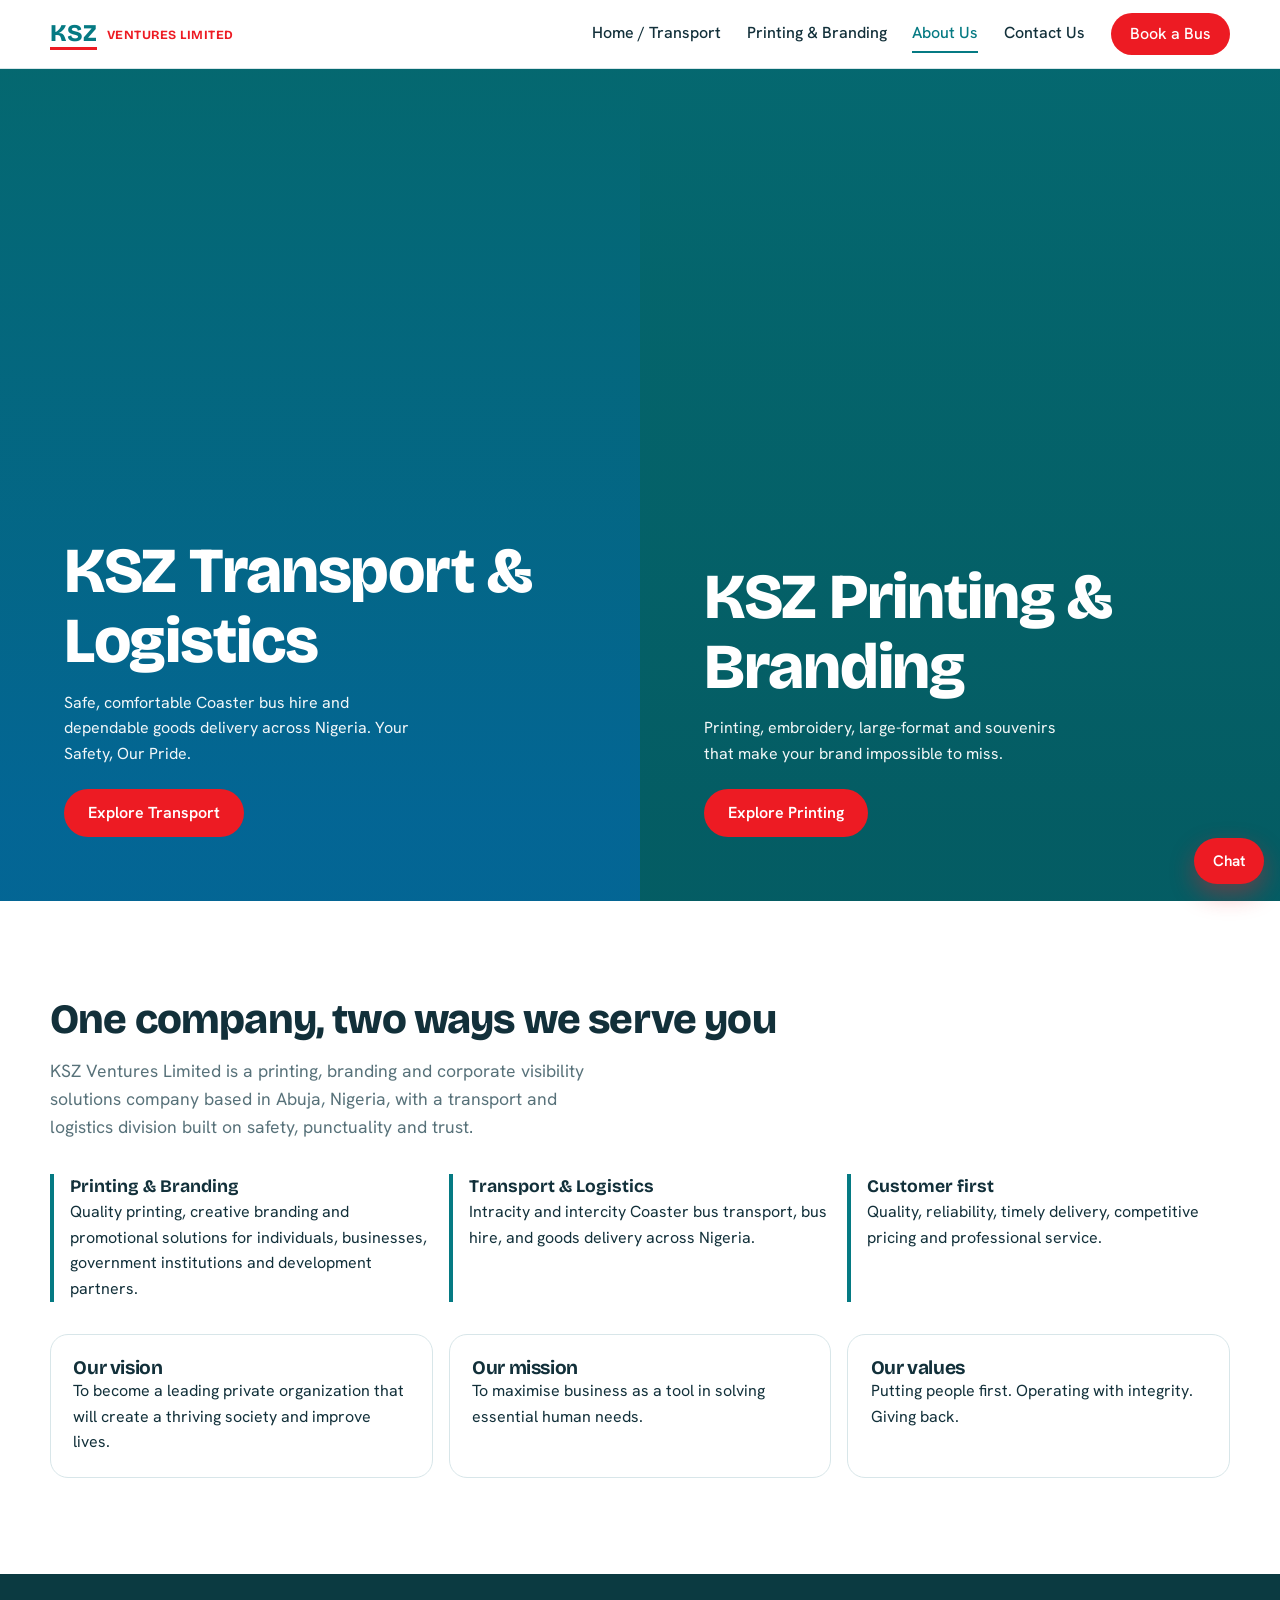
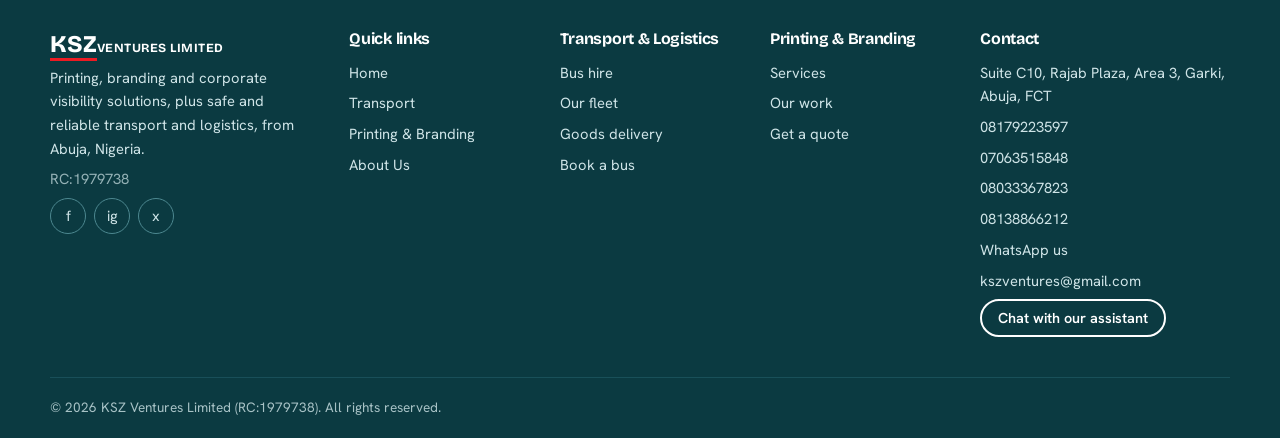
==== index.html @ be1c7b6b "pages" ====
<!DOCTYPE html><html lang="en"><head><meta charset="utf-8"><meta name="viewport" content="width=device-width,initial-scale=1,viewport-fit=cover">
<title>KSZ Ventures Limited | Transport &amp; Logistics and Printing &amp; Branding, Abuja</title>
<meta name="description" content="KSZ Ventures Limited (RC:1979738), Abuja: Coaster bus hire, transport and logistics, plus printing, embroidery and branding."><link rel="stylesheet" href="css/style.css"></head>
<body data-page="home"><main>
<section class="split">
 <a class="pane t" href="transport.html" data-img="heroBus"><h1>KSZ Transport &amp; Logistics</h1><p>Safe, comfortable Coaster bus hire and dependable goods delivery across Nigeria. Your Safety, Our Pride.</p><span class="btn red">Explore Transport</span></a>
 <a class="pane p" href="printing.html" data-img="printHero"><h1>KSZ Printing &amp; Branding</h1><p>Printing, embroidery, large-format and souvenirs that make your brand impossible to miss.</p><span class="btn red">Explore Printing</span></a>
</section>
<section class="sec" id="about"><div class="wrap">
 <h2>One company, two ways we serve you</h2>
 <p class="lead">KSZ Ventures Limited is a printing, branding and corporate visibility solutions company based in Abuja, Nigeria, with a transport and logistics division built on safety, punctuality and trust.</p>
 <div class="facts"><div class="fact"><b>Printing &amp; Branding</b><br>Quality printing, creative branding and promotional solutions for individuals, businesses, government institutions and development partners.</div>
 <div class="fact"><b>Transport &amp; Logistics</b><br>Intracity and intercity Coaster bus transport, bus hire, and goods delivery across Nigeria.</div>
 <div class="fact"><b>Customer first</b><br>Quality, reliability, timely delivery, competitive pricing and professional service.</div></div>
 <div class="vals"><div><h3>Our vision</h3><p>To become a leading private organization that will create a thriving society and improve lives.</p></div>
 <div><h3>Our mission</h3><p>To maximise business as a tool in solving essential human needs.</p></div>
 <div><h3>Our values</h3><p>Putting people first. Operating with integrity. Giving back.</p></div></div>
</div></section></main>
<script src="js/config.js"></script><script src="js/main.js"></script></body></html>
---- css/style.css ----
@import url("https://fonts.googleapis.com/css2?family=Bricolage+Grotesque:opsz,wght@12..96,500;12..96,700;12..96,800&family=Hanken+Grotesk:wght@400;500;600&display=swap");
:root{--teal:#057A83;--blue:#0388CB;--red:#ED1B23;--white:#fff;--ink:#12303a;--mut:#58727a;--soft:#eef7f8;--line:#d8e6e9;--r:18px;
--hd:"Bricolage Grotesque",system-ui,sans-serif;--bd:"Hanken Grotesk",system-ui,sans-serif}
*{box-sizing:border-box;margin:0}html{scroll-behavior:smooth;scroll-padding-top:76px}
body{font-family:var(--bd);color:var(--ink);line-height:1.6;background:#fff;overflow-x:hidden}
img{max-width:100%;display:block}a{color:inherit}h1,h2,h3,h4{font-family:var(--hd);line-height:1.1;letter-spacing:-.02em}
h1{font-size:clamp(2.2rem,5.5vw,4rem);font-weight:800}h2{font-size:clamp(1.7rem,3.6vw,2.6rem);font-weight:800}h3{font-size:1.2rem;font-weight:700}
.wrap{width:min(1180px,100% - 2.5rem);margin-inline:auto}.sec{padding:clamp(3.5rem,8vw,6rem) 0}.soft{background:var(--soft)}
.lead{color:var(--mut);font-size:1.1rem;max-width:56ch;margin-top:.9rem}.center{text-align:center}.center .lead{margin-inline:auto}
:focus-visible{outline:3px solid var(--blue);outline-offset:2px}
.btn{display:inline-block;border:0;cursor:pointer;font:600 1rem var(--bd);text-decoration:none;padding:.85rem 1.5rem;border-radius:999px;background:var(--teal);color:#fff;transition:transform .2s,background .2s}
.btn:hover{transform:translateY(-2px)}.btn.red{background:var(--red)}.btn.blue{background:var(--blue)}.btn.ghost{background:transparent;border:2px solid currentColor}.btn.sm{padding:.5rem 1rem;font-size:.9rem}.btn.white{background:#fff;color:var(--teal)}
/* nav */
.nav{position:sticky;top:0;z-index:50;background:rgba(255,255,255,.95);backdrop-filter:blur(10px);border-bottom:1px solid var(--line)}
.nav-in{display:flex;align-items:center;justify-content:space-between;height:68px}
.logo{display:flex;align-items:center;gap:.6rem;text-decoration:none}.logo-mark{font:800 1.5rem var(--hd);color:var(--teal);border-bottom:3px solid var(--red)}
.logo-txt{font:700 .78rem var(--hd);letter-spacing:.04em;color:var(--red)}.logo.light .logo-mark{color:#fff}.logo.light .logo-txt{color:#fff}
.links{display:flex;align-items:center;gap:1.6rem}.links a{text-decoration:none;font-weight:500;padding:.3rem 0;border-bottom:2px solid transparent}
.links a:not(.btn):hover,.links a.on{color:var(--teal);border-color:var(--teal)}.links .btn{padding:.6rem 1.2rem;color:#fff}
.burger{display:none;background:none;border:0;width:44px;height:44px;cursor:pointer}.burger i{display:block;height:2px;background:var(--ink);margin:6px 10px}
/* footer */
.foot{background:#0b3a41;color:#cfe4e7;padding-top:3.5rem}.foot-grid{display:grid;grid-template-columns:1.5fr 1fr 1fr 1fr 1.4fr;gap:2rem}
.foot h4{color:#fff;font-size:1rem;margin-bottom:.8rem}.foot a,.foot p{display:block;font-size:.92rem;margin-bottom:.45rem;text-decoration:none}.foot a:hover{color:#fff;text-decoration:underline}
.foot .rc{opacity:.7}.soc{display:flex;gap:.5rem}.soc a{width:36px;height:36px;border:1px solid #4d8890;border-radius:50%;display:grid;place-items:center;margin:0}
.copy{border-top:1px solid #1d5560;margin-top:2.5rem;padding:1.2rem 0;font-size:.85rem;opacity:.8}
/* images */
.img{background:#cfe4e7 center/cover no-repeat;border-radius:var(--r);min-height:200px;width:100%;height:100%;object-fit:cover}
.img-fallback{background:linear-gradient(135deg,var(--teal),var(--blue));min-height:200px}
/* forms */
.form{background:#fff;border:1px solid var(--line);border-radius:var(--r);padding:clamp(1.2rem,3vw,2rem);display:grid;grid-template-columns:1fr 1fr;gap:1rem;box-shadow:0 18px 40px -24px rgba(5,122,131,.5)}
.form label{display:grid;gap:.3rem;font-weight:600;font-size:.9rem}.form .full{grid-column:1/-1}
.form input,.form select,.form textarea{font:inherit;padding:.75rem .9rem;border:1.5px solid var(--line);border-radius:12px;background:#fff;width:100%}
.form input:focus,.form select:focus,.form textarea:focus{border-color:var(--blue);outline:none}.form .hp{position:absolute;left:-9999px}
.msg{grid-column:1/-1;font-weight:600}.msg.ok{color:#0a7a3a}.msg.err{color:#c4121a}
/* chat */
.chat-fab{position:fixed;right:1rem;bottom:1rem;z-index:60;background:var(--red);color:#fff;border:0;border-radius:999px;padding:.8rem 1.2rem;font:600 .95rem var(--bd);cursor:pointer;box-shadow:0 10px 24px rgba(237,27,35,.4)}
.chat{position:fixed;right:1rem;bottom:4.6rem;z-index:61;width:min(340px,100% - 2rem);background:#fff;border-radius:var(--r);box-shadow:0 20px 50px rgba(0,0,0,.25);display:flex;flex-direction:column;max-height:min(520px,70vh);overflow:hidden}
.chat[hidden]{display:none}.chat-h{background:var(--teal);color:#fff;padding:.8rem 1rem;display:flex;justify-content:space-between}.chat-h button{background:none;border:0;color:#fff;font-size:1.4rem;cursor:pointer}
.chat-b{padding:.8rem;overflow:auto;flex:1;display:grid;gap:.5rem;align-content:start;min-height:120px}.m{padding:.55rem .8rem;border-radius:14px;font-size:.9rem;max-width:90%}
.m.bot{background:var(--soft)}.m.me{background:var(--blue);color:#fff;justify-self:end}.m a{color:var(--teal);font-weight:600}
.chat-q{display:flex;flex-wrap:wrap;gap:.35rem;padding:0 .8rem .6rem}.chat-q button{border:1px solid var(--teal);color:var(--teal);background:#fff;border-radius:999px;padding:.25rem .7rem;font-size:.8rem;cursor:pointer}
.chat-c{display:flex;gap:.5rem;padding:0 .8rem .6rem}.chat-c a{flex:1;text-align:center;background:var(--teal);color:#fff;text-decoration:none;border-radius:10px;padding:.45rem;font-size:.85rem;cursor:pointer}
.chat-f{display:flex;border-top:1px solid var(--line)}.chat-f input{flex:1;border:0;padding:.8rem;font:inherit;min-width:0}.chat-f button{border:0;background:#fff;color:var(--blue);font-weight:700;padding:0 1rem;cursor:pointer}
/* home */
.split{display:grid;grid-template-columns:1fr 1fr;min-height:calc(100vh - 68px)}
.pane{position:relative;display:flex;flex-direction:column;justify-content:flex-end;padding:clamp(1.5rem,5vw,4rem);color:#fff;text-decoration:none;overflow:hidden;min-height:420px;isolation:isolate}
.pane::before{content:"";position:absolute;inset:0;background:var(--bg) center/cover;z-index:-2;transition:transform .8s}.pane:hover::before{transform:scale(1.05)}
.pane::after{content:"";position:absolute;inset:0;z-index:-1;background:linear-gradient(0deg,var(--tint) 10%,rgba(0,0,0,.15))}
.pane.t{--tint:rgba(3,100,150,.92)}.pane.p{--tint:rgba(4,90,97,.92)}.pane p{max-width:40ch;margin:.8rem 0 1.4rem;opacity:.95}.pane .btn{align-self:flex-start}
.facts{display:grid;grid-template-columns:repeat(3,1fr);gap:1rem;margin-top:2rem}.fact{border-left:4px solid var(--teal);padding-left:1rem}.fact b{font:700 1.1rem var(--hd)}
.vals{display:grid;grid-template-columns:repeat(3,1fr);gap:1rem;margin-top:2rem}.vals div{background:#fff;border:1px solid var(--line);border-radius:var(--r);padding:1.4rem}
@media(max-width:960px){.foot-grid{grid-template-columns:1fr 1fr}.split{grid-template-columns:1fr}.facts,.vals{grid-template-columns:1fr}}
@media(max-width:820px){.burger{display:block}.links{position:absolute;top:68px;left:0;right:0;background:#fff;flex-direction:column;align-items:stretch;padding:1rem 1.25rem 1.5rem;gap:.4rem;border-bottom:1px solid var(--line);display:none}
.links.open{display:flex}.links a{padding:.7rem 0}.links .btn{text-align:center}.form{grid-template-columns:1fr}.logo-txt{font-size:.68rem}}
@media(max-width:560px){.foot-grid{grid-template-columns:1fr}.btn{width:auto}.chat{right:.5rem;bottom:4.4rem}}
@media(prefers-reduced-motion:reduce){*{animation:none!important;transition:none!important;scroll-behavior:auto!important}}
.pane{background:var(--teal) center/cover no-repeat}
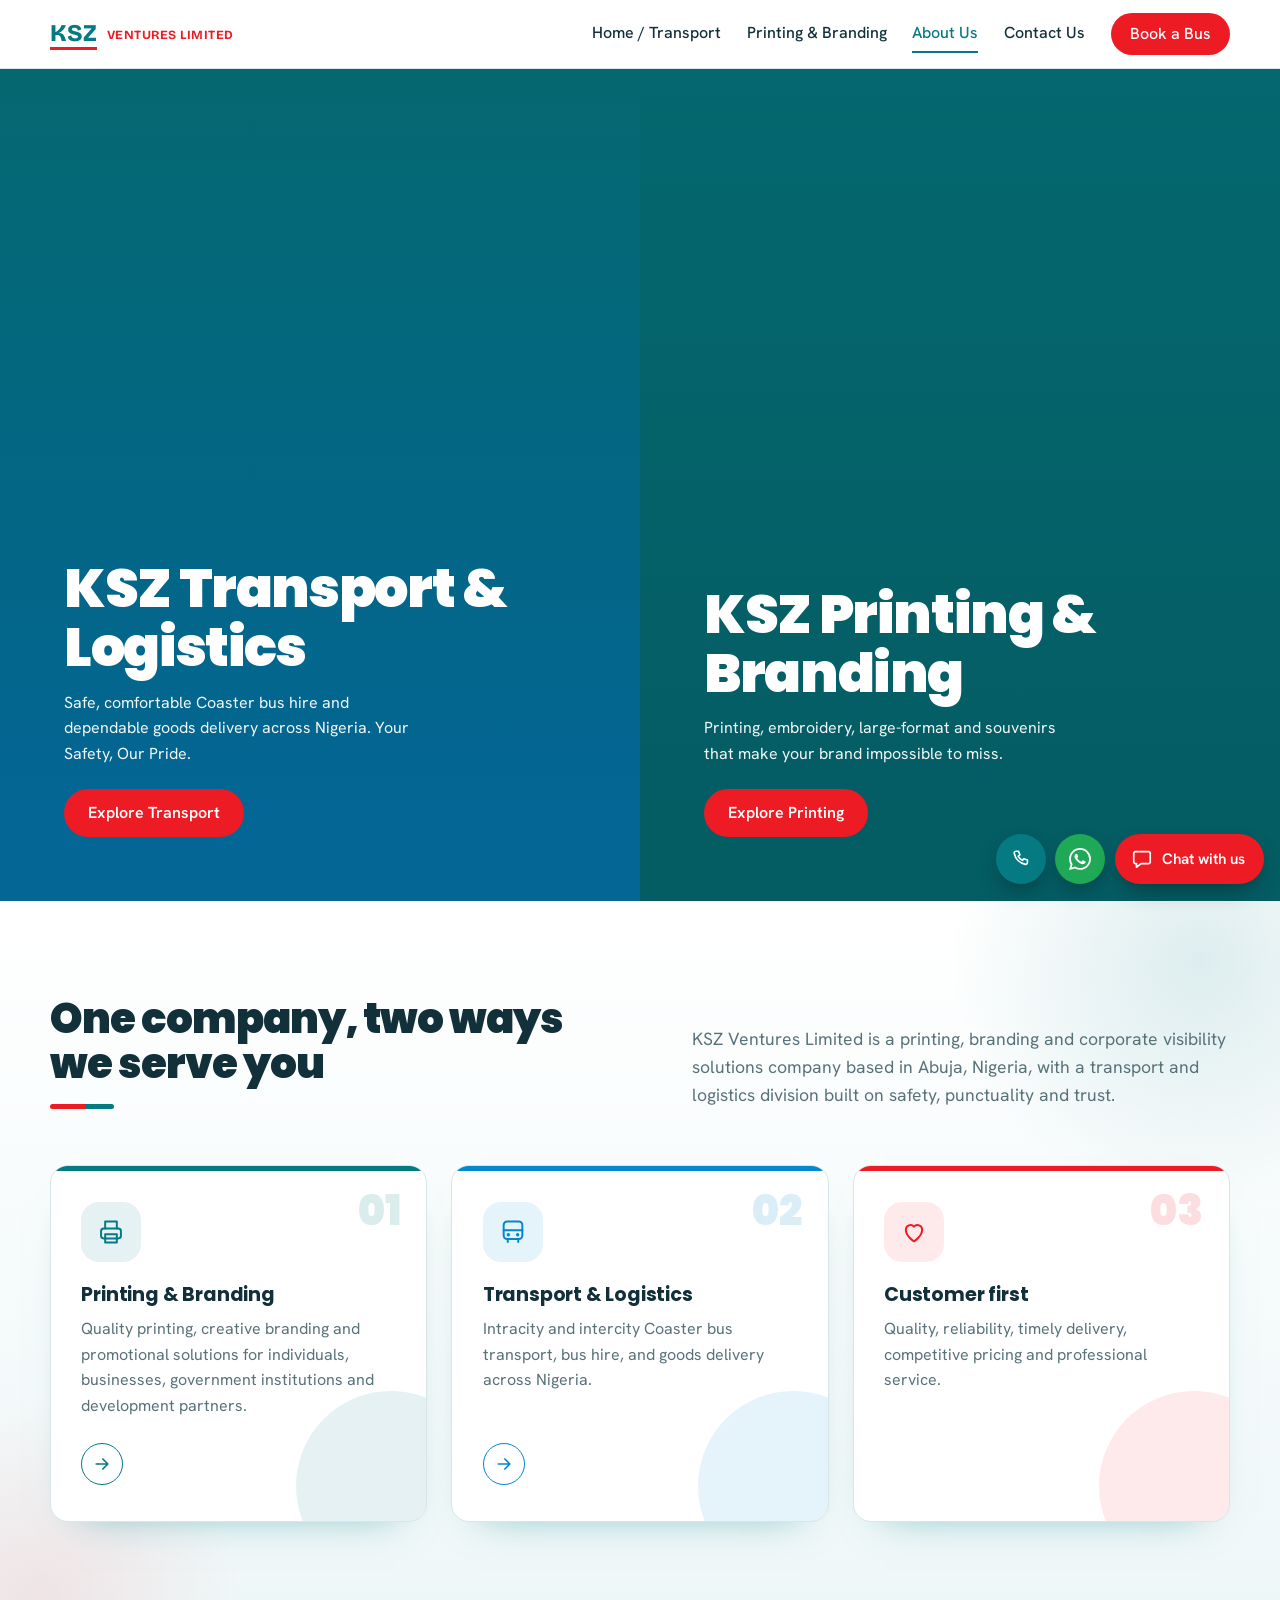
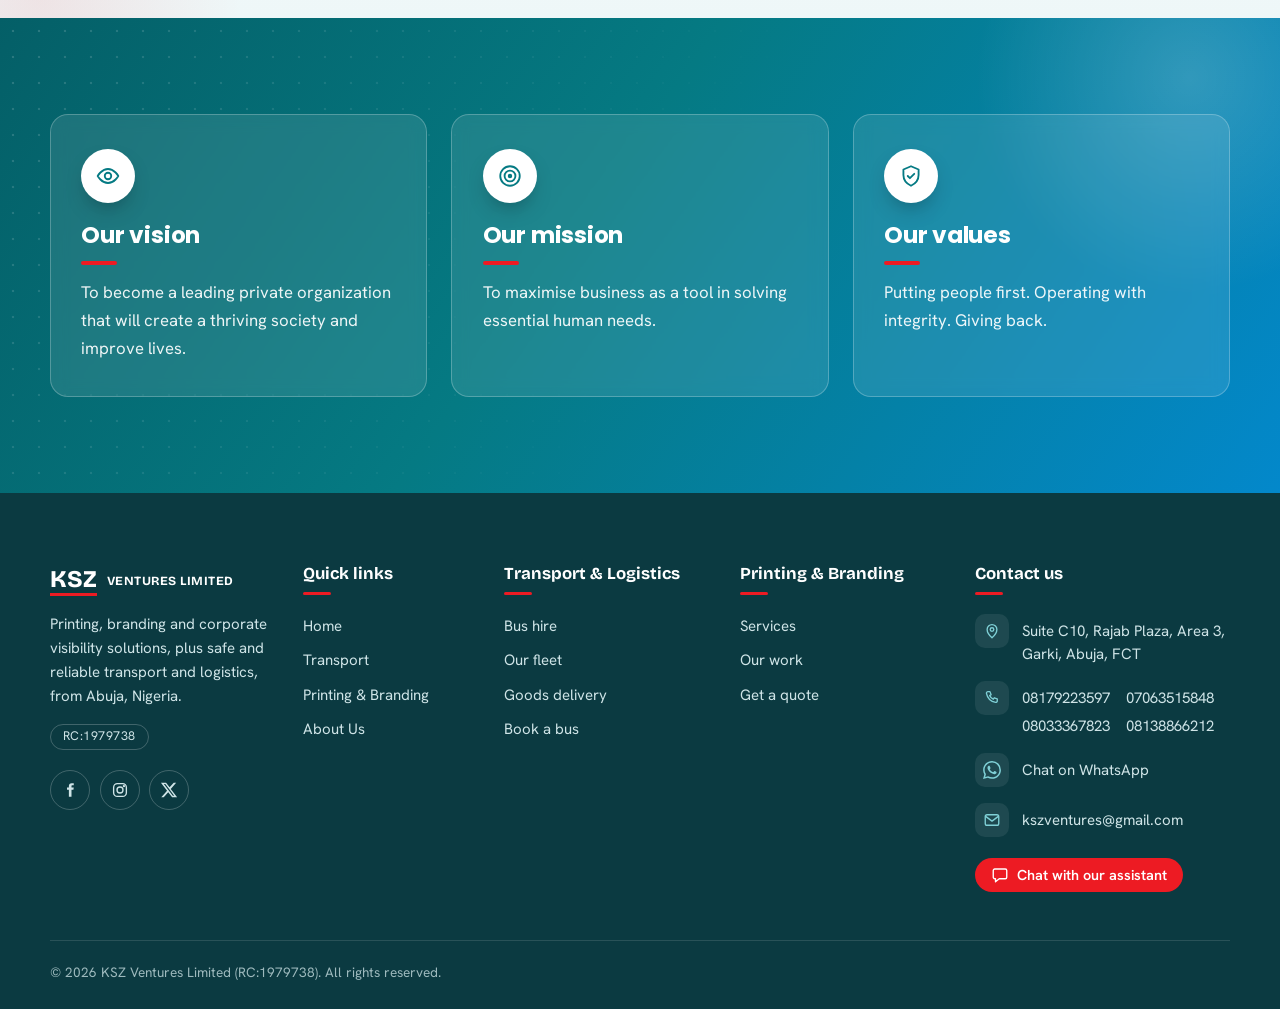
==== commit 6ff0493a: "Bring the home About section to life - Service cards: numbered cards with colour-coded accents (teal" ====
--- a/index.html
+++ b/index.html
@@ -6,14 +6,46 @@
  <a class="pane t" href="transport.html" data-img="heroBus"><h1>KSZ Transport &amp; Logistics</h1><p>Safe, comfortable Coaster bus hire and dependable goods delivery across Nigeria. Your Safety, Our Pride.</p><span class="btn red">Explore Transport</span></a>
  <a class="pane p" href="printing.html" data-img="printHero"><h1>KSZ Printing &amp; Branding</h1><p>Printing, embroidery, large-format and souvenirs that make your brand impossible to miss.</p><span class="btn red">Explore Printing</span></a>
 </section>
-<section class="sec" id="about"><div class="wrap">
- <h2>One company, two ways we serve you</h2>
- <p class="lead">KSZ Ventures Limited is a printing, branding and corporate visibility solutions company based in Abuja, Nigeria, with a transport and logistics division built on safety, punctuality and trust.</p>
- <div class="facts"><div class="fact"><b>Printing &amp; Branding</b><br>Quality printing, creative branding and promotional solutions for individuals, businesses, government institutions and development partners.</div>
- <div class="fact"><b>Transport &amp; Logistics</b><br>Intracity and intercity Coaster bus transport, bus hire, and goods delivery across Nigeria.</div>
- <div class="fact"><b>Customer first</b><br>Quality, reliability, timely delivery, competitive pricing and professional service.</div></div>
- <div class="vals"><div><h3>Our vision</h3><p>To become a leading private organization that will create a thriving society and improve lives.</p></div>
- <div><h3>Our mission</h3><p>To maximise business as a tool in solving essential human needs.</p></div>
- <div><h3>Our values</h3><p>Putting people first. Operating with integrity. Giving back.</p></div></div>
+<section class="sec about" id="about"><div class="wrap">
+ <div class="about-head" data-reveal>
+  <h2>One company, two ways we serve you</h2>
+  <p class="lead">KSZ Ventures Limited is a printing, branding and corporate visibility solutions company based in Abuja, Nigeria, with a transport and logistics division built on safety, punctuality and trust.</p>
+ </div>
+ <div class="svc-grid">
+  <a class="svc-card" href="printing.html" style="--c:#057A83;--cs:rgba(5,122,131,.1)" data-reveal>
+   <span class="svc-no" aria-hidden="true">01</span>
+   <span class="svc-ic" aria-hidden="true"><svg viewBox="0 0 24 24" fill="none" stroke="currentColor" stroke-width="1.7" stroke-linecap="round" stroke-linejoin="round"><path d="M7 9V3h10v6"/><rect x="3.5" y="9" width="17" height="8.5" rx="2.2"/><path d="M7 14h10v7H7z"/></svg></span>
+   <h3>Printing &amp; Branding</h3>
+   <p>Quality printing, creative branding and promotional solutions for individuals, businesses, government institutions and development partners.</p>
+   <span class="svc-go" aria-hidden="true"><svg viewBox="0 0 24 24" fill="none" stroke="currentColor" stroke-width="2" stroke-linecap="round" stroke-linejoin="round"><path d="M5 12h14M13 6l6 6-6 6"/></svg></span>
+  </a>
+  <a class="svc-card" href="transport.html" style="--c:#0388CB;--cs:rgba(3,136,203,.1);--d:.12s" data-reveal>
+   <span class="svc-no" aria-hidden="true">02</span>
+   <span class="svc-ic" aria-hidden="true"><svg viewBox="0 0 24 24" fill="none" stroke="currentColor" stroke-width="1.7" stroke-linecap="round" stroke-linejoin="round"><rect x="4" y="3" width="16" height="15" rx="3"/><path d="M4 10.5h16M7.5 18v2.5M16.5 18v2.5"/><circle cx="8" cy="14.3" r=".6" fill="currentColor"/><circle cx="16" cy="14.3" r=".6" fill="currentColor"/></svg></span>
+   <h3>Transport &amp; Logistics</h3>
+   <p>Intracity and intercity Coaster bus transport, bus hire, and goods delivery across Nigeria.</p>
+   <span class="svc-go" aria-hidden="true"><svg viewBox="0 0 24 24" fill="none" stroke="currentColor" stroke-width="2" stroke-linecap="round" stroke-linejoin="round"><path d="M5 12h14M13 6l6 6-6 6"/></svg></span>
+  </a>
+  <div class="svc-card" style="--c:#ED1B23;--cs:rgba(237,27,35,.09);--d:.24s" data-reveal>
+   <span class="svc-no" aria-hidden="true">03</span>
+   <span class="svc-ic" aria-hidden="true"><svg viewBox="0 0 24 24" fill="none" stroke="currentColor" stroke-width="1.7" stroke-linecap="round" stroke-linejoin="round"><path d="M12 20s-7-4.4-7-10a4 4 0 0 1 7-2.6A4 4 0 0 1 19 10c0 5.6-7 10-7 10Z"/></svg></span>
+   <h3>Customer first</h3>
+   <p>Quality, reliability, timely delivery, competitive pricing and professional service.</p>
+  </div>
+ </div>
+</div></section>
+<section class="vmv"><div class="wrap vmv-grid">
+ <div class="vmv-card" data-reveal>
+  <span class="vmv-ic" aria-hidden="true"><svg viewBox="0 0 24 24" fill="none" stroke="currentColor" stroke-width="1.7" stroke-linecap="round" stroke-linejoin="round"><path d="M2.5 12S6 5.5 12 5.5 21.5 12 21.5 12 18 18.5 12 18.5 2.5 12 2.5 12Z"/><circle cx="12" cy="12" r="3"/></svg></span>
+  <h3>Our vision</h3><p>To become a leading private organization that will create a thriving society and improve lives.</p>
+ </div>
+ <div class="vmv-card" style="--d:.12s" data-reveal>
+  <span class="vmv-ic" aria-hidden="true"><svg viewBox="0 0 24 24" fill="none" stroke="currentColor" stroke-width="1.7" stroke-linecap="round" stroke-linejoin="round"><circle cx="12" cy="12" r="9"/><circle cx="12" cy="12" r="5"/><circle cx="12" cy="12" r="1.2" fill="currentColor"/></svg></span>
+  <h3>Our mission</h3><p>To maximise business as a tool in solving essential human needs.</p>
+ </div>
+ <div class="vmv-card" style="--d:.24s" data-reveal>
+  <span class="vmv-ic" aria-hidden="true"><svg viewBox="0 0 24 24" fill="none" stroke="currentColor" stroke-width="1.7" stroke-linecap="round" stroke-linejoin="round"><path d="M12 3l7 3v5c0 4.5-3 8-7 10-4-2-7-5.5-7-10V6l7-3Z"/><path d="m9 12 2 2 4-4"/></svg></span>
+  <h3>Our values</h3><p>Putting people first. Operating with integrity. Giving back.</p>
+ </div>
 </div></section></main>
 <script src="js/config.js"></script><script src="js/main.js"></script></body></html>
--- a/css/style.css
+++ b/css/style.css
@@ -1,6 +1,6 @@
-@import url("https://fonts.googleapis.com/css2?family=Bricolage+Grotesque:opsz,wght@12..96,500;12..96,700;12..96,800&family=Hanken+Grotesk:wght@400;500;600&display=swap");
-:root{--teal:#057A83;--blue:#0388CB;--red:#ED1B23;--white:#fff;--ink:#12303a;--mut:#58727a;--soft:#eef7f8;--line:#d8e6e9;--r:18px;
---hd:"Bricolage Grotesque",system-ui,sans-serif;--bd:"Hanken Grotesk",system-ui,sans-serif}
+@import url("https://fonts.googleapis.com/css2?family=Bricolage+Grotesque:opsz,wght@12..96,500;12..96,700;12..96,800&family=Hanken+Grotesk:wght@400;500;600&family=Poppins:wght@700;900&display=swap");
+:root{--teal:#057A83;--blue:#0388CB;--red:#ED1B23;--white:#fff;--ink:#12303a;--mut:#58727a;--soft:#eef7f8;--line:#d8e6e9;--r:18px;--wa:#1fa855;--wa-d:#15803d;
+--hd:"Bricolage Grotesque",system-ui,sans-serif;--bd:"Hanken Grotesk",system-ui,sans-serif;--pop:"Poppins",system-ui,sans-serif}
 *{box-sizing:border-box;margin:0}html{scroll-behavior:smooth;scroll-padding-top:76px}
 body{font-family:var(--bd);color:var(--ink);line-height:1.6;background:#fff;overflow-x:hidden}
 img{max-width:100%;display:block}a{color:inherit}h1,h2,h3,h4{font-family:var(--hd);line-height:1.1;letter-spacing:-.02em}
@@ -19,10 +19,22 @@
 .links a:not(.btn):hover,.links a.on{color:var(--teal);border-color:var(--teal)}.links .btn{padding:.6rem 1.2rem;color:#fff}
 .burger{display:none;background:none;border:0;width:44px;height:44px;cursor:pointer}.burger i{display:block;height:2px;background:var(--ink);margin:6px 10px}
 /* footer */
-.foot{background:#0b3a41;color:#cfe4e7;padding-top:3.5rem}.foot-grid{display:grid;grid-template-columns:1.5fr 1fr 1fr 1fr 1.4fr;gap:2rem}
-.foot h4{color:#fff;font-size:1rem;margin-bottom:.8rem}.foot a,.foot p{display:block;font-size:.92rem;margin-bottom:.45rem;text-decoration:none}.foot a:hover{color:#fff;text-decoration:underline}
-.foot .rc{opacity:.7}.soc{display:flex;gap:.5rem}.soc a{width:36px;height:36px;border:1px solid #4d8890;border-radius:50%;display:grid;place-items:center;margin:0}
-.copy{border-top:1px solid #1d5560;margin-top:2.5rem;padding:1.2rem 0;font-size:.85rem;opacity:.8}
+.foot{background:#0b3a41;color:#cfe4e7;padding-top:clamp(3rem,6vw,4.5rem);font-size:.94rem}
+.foot a{color:inherit;text-decoration:none;transition:color .2s}.foot a:hover{color:#fff}
+.foot-grid{display:grid;grid-template-columns:1.3fr 1fr 1.2fr 1.2fr 1.5fr;gap:2.5rem 2rem}
+.foot h4{color:#fff;font-size:1.05rem;letter-spacing:0;margin-bottom:1.2rem;padding-bottom:.7rem;position:relative}
+.foot h4::after{content:"";position:absolute;left:0;bottom:0;width:28px;height:3px;border-radius:2px;background:var(--red)}
+.foot ul{list-style:none;padding:0;display:grid;gap:.65rem}.foot-col li a:hover{text-decoration:underline;text-underline-offset:4px}
+.foot-about{max-width:36ch;margin:1rem 0 .9rem}
+.rc{display:inline-block;border:1px solid rgba(255,255,255,.22);border-radius:999px;padding:.12rem .75rem;font-size:.78rem;letter-spacing:.04em;margin-bottom:1.3rem}
+.soc{display:flex;gap:.6rem}.soc a{width:40px;height:40px;border:1px solid rgba(255,255,255,.22);border-radius:50%;display:grid;place-items:center;transition:background .2s,border-color .2s,transform .2s}
+.soc a:hover{background:var(--teal);border-color:var(--teal);transform:translateY(-2px)}.soc svg{width:18px;height:18px}
+.ci{gap:1rem!important}.ci li{display:flex;gap:.8rem;align-items:flex-start;line-height:1.5}
+.ci-i{flex:none;width:34px;height:34px;border-radius:10px;background:rgba(255,255,255,.08);color:#7fd0d6;display:grid;place-items:center}.ci-i svg{width:18px;height:18px}
+.ci li>a,.ci li>span:not(.ci-i){padding-top:.38rem}.ci li>a:hover{text-decoration:underline;text-underline-offset:4px}
+.ci-ph{display:grid;grid-template-columns:1fr 1fr;gap:.3rem 1rem}.ci-ph a:hover{text-decoration:underline;text-underline-offset:4px}
+.foot-chat{display:inline-flex;align-items:center;gap:.5rem;margin-top:1.3rem}.foot-chat svg{width:18px;height:18px}
+.foot-bottom{border-top:1px solid rgba(255,255,255,.12);margin-top:3rem;padding:1.3rem 0 1.6rem;font-size:.85rem;color:rgba(207,228,231,.75)}
 /* images */
 .img{background:#cfe4e7 center/cover no-repeat;border-radius:var(--r);min-height:200px;width:100%;height:100%;object-fit:cover}
 .img-fallback{background:linear-gradient(135deg,var(--teal),var(--blue));min-height:200px}
@@ -33,25 +45,68 @@
 .form input:focus,.form select:focus,.form textarea:focus{border-color:var(--blue);outline:none}.form .hp{position:absolute;left:-9999px}
 .msg{grid-column:1/-1;font-weight:600}.msg.ok{color:#0a7a3a}.msg.err{color:#c4121a}
 /* chat */
-.chat-fab{position:fixed;right:1rem;bottom:1rem;z-index:60;background:var(--red);color:#fff;border:0;border-radius:999px;padding:.8rem 1.2rem;font:600 .95rem var(--bd);cursor:pointer;box-shadow:0 10px 24px rgba(237,27,35,.4)}
-.chat{position:fixed;right:1rem;bottom:4.6rem;z-index:61;width:min(340px,100% - 2rem);background:#fff;border-radius:var(--r);box-shadow:0 20px 50px rgba(0,0,0,.25);display:flex;flex-direction:column;max-height:min(520px,70vh);overflow:hidden}
-.chat[hidden]{display:none}.chat-h{background:var(--teal);color:#fff;padding:.8rem 1rem;display:flex;justify-content:space-between}.chat-h button{background:none;border:0;color:#fff;font-size:1.4rem;cursor:pointer}
+.fab-dock{position:fixed;right:1rem;bottom:1rem;z-index:60;display:flex;align-items:center;gap:.6rem}
+.fab{display:inline-flex;align-items:center;justify-content:center;gap:.55rem;height:50px;border:0;border-radius:999px;color:#fff;text-decoration:none;cursor:pointer;font:600 .95rem var(--bd);box-shadow:0 10px 24px -8px rgba(0,0,0,.45);transition:transform .2s,box-shadow .2s,background .2s}
+.fab:hover{transform:translateY(-2px);box-shadow:0 14px 28px -8px rgba(0,0,0,.5)}.fab svg{width:22px;height:22px;flex:none}
+.fab.round{width:50px}.fab.call{background:var(--teal)}.fab.wa{background:var(--wa)}.fab.call:hover{background:#046870}.fab.wa:hover{background:var(--wa-d)}
+.chat-fab{background:var(--red);padding:0 1.2rem 0 1rem}.chat-fab:hover{background:#d4141b}
+.chat{position:fixed;right:1rem;bottom:5.2rem;z-index:61;width:min(340px,100% - 2rem);background:#fff;border-radius:var(--r);box-shadow:0 20px 50px rgba(0,0,0,.25);display:flex;flex-direction:column;max-height:min(520px,70vh);overflow:hidden}
+.chat[hidden]{display:none}.chat-h{background:var(--teal);color:#fff;padding:.7rem 1rem;display:flex;justify-content:space-between;align-items:center}.chat-h button{background:none;border:0;color:#fff;font-size:1.4rem;cursor:pointer;line-height:1}
+.chat-t{display:flex;align-items:center;gap:.6rem;font-weight:700}.chat-t i{width:32px;height:32px;border-radius:50%;background:rgba(255,255,255,.18);display:grid;place-items:center}.chat-t svg{width:17px;height:17px}
 .chat-b{padding:.8rem;overflow:auto;flex:1;display:grid;gap:.5rem;align-content:start;min-height:120px}.m{padding:.55rem .8rem;border-radius:14px;font-size:.9rem;max-width:90%}
 .m.bot{background:var(--soft)}.m.me{background:var(--blue);color:#fff;justify-self:end}.m a{color:var(--teal);font-weight:600}
 .chat-q{display:flex;flex-wrap:wrap;gap:.35rem;padding:0 .8rem .6rem}.chat-q button{border:1px solid var(--teal);color:var(--teal);background:#fff;border-radius:999px;padding:.25rem .7rem;font-size:.8rem;cursor:pointer}
-.chat-c{display:flex;gap:.5rem;padding:0 .8rem .6rem}.chat-c a{flex:1;text-align:center;background:var(--teal);color:#fff;text-decoration:none;border-radius:10px;padding:.45rem;font-size:.85rem;cursor:pointer}
-.chat-f{display:flex;border-top:1px solid var(--line)}.chat-f input{flex:1;border:0;padding:.8rem;font:inherit;min-width:0}.chat-f button{border:0;background:#fff;color:var(--blue);font-weight:700;padding:0 1rem;cursor:pointer}
+.chat-c{display:flex;gap:.5rem;padding:0 .8rem .7rem}.chat-c a{flex:1;display:flex;align-items:center;justify-content:center;gap:.4rem;background:var(--teal);color:#fff;text-decoration:none;border-radius:10px;padding:.5rem .4rem;font-size:.85rem;font-weight:600;cursor:pointer;transition:filter .2s}
+.chat-c a:hover{filter:brightness(.92)}.chat-c a svg{width:16px;height:16px;flex:none}.chat-c a.wa{background:var(--wa-d)}.chat-c a.em{background:#fff;color:var(--teal);box-shadow:inset 0 0 0 1.5px var(--teal)}
+.chat-f{display:flex;border-top:1px solid var(--line)}.chat-f input{flex:1;border:0;padding:.8rem;font:inherit;min-width:0}.chat-f input:focus-visible{outline-offset:-3px}.chat-f button{border:0;background:#fff;color:var(--blue);font-weight:700;padding:0 1rem;cursor:pointer}
 /* home */
 .split{display:grid;grid-template-columns:1fr 1fr;min-height:calc(100vh - 68px)}
 .pane{position:relative;display:flex;flex-direction:column;justify-content:flex-end;padding:clamp(1.5rem,5vw,4rem);color:#fff;text-decoration:none;overflow:hidden;min-height:420px;isolation:isolate}
 .pane::before{content:"";position:absolute;inset:0;background:var(--bg) center/cover;z-index:-2;transition:transform .8s}.pane:hover::before{transform:scale(1.05)}
 .pane::after{content:"";position:absolute;inset:0;z-index:-1;background:linear-gradient(0deg,var(--tint) 10%,rgba(0,0,0,.15))}
 .pane.t{--tint:rgba(3,100,150,.92)}.pane.p{--tint:rgba(4,90,97,.92)}.pane p{max-width:40ch;margin:.8rem 0 1.4rem;opacity:.95}.pane .btn{align-self:flex-start}
-.facts{display:grid;grid-template-columns:repeat(3,1fr);gap:1rem;margin-top:2rem}.fact{border-left:4px solid var(--teal);padding-left:1rem}.fact b{font:700 1.1rem var(--hd)}
-.vals{display:grid;grid-template-columns:repeat(3,1fr);gap:1rem;margin-top:2rem}.vals div{background:#fff;border:1px solid var(--line);border-radius:var(--r);padding:1.4rem}
-@media(max-width:960px){.foot-grid{grid-template-columns:1fr 1fr}.split{grid-template-columns:1fr}.facts,.vals{grid-template-columns:1fr}}
+body[data-page="home"] h1,body[data-page="home"] h2{font-family:var(--pop);font-weight:900;letter-spacing:-.025em;line-height:1.08}
+body[data-page="home"] h1{font-size:clamp(2rem,4.6vw,3.4rem)}
+body[data-page="home"] h3{font-family:var(--pop);font-weight:700;letter-spacing:-.01em}
+/* about: intro + service cards */
+.about{position:relative;overflow:hidden;background:linear-gradient(180deg,#fff 0%,var(--soft) 100%)}
+.about::before,.about::after{content:"";position:absolute;border-radius:50%;pointer-events:none}
+.about::before{width:520px;height:520px;right:-180px;top:-200px;background:radial-gradient(circle,rgba(5,122,131,.13),transparent 68%)}
+.about::after{width:420px;height:420px;left:-170px;bottom:-190px;background:radial-gradient(circle,rgba(237,27,35,.09),transparent 68%)}
+.about .wrap{position:relative;z-index:1}
+.about-head{display:grid;grid-template-columns:1.05fr 1fr;gap:1.5rem clamp(2rem,6vw,5rem);align-items:end}
+.about-head h2::after{content:"";display:block;width:64px;height:5px;border-radius:3px;margin-top:1.1rem;background:linear-gradient(90deg,var(--red) 0 55%,var(--teal) 55% 100%)}
+.about-head .lead{margin:0;max-width:none}
+.svc-grid{display:grid;grid-template-columns:repeat(3,1fr);gap:1.5rem;margin-top:clamp(2.2rem,5vw,3.5rem)}
+.svc-card{position:relative;display:flex;flex-direction:column;overflow:hidden;color:inherit;text-decoration:none;background:#fff;border:1px solid var(--line);border-radius:var(--r);padding:2.2rem 1.9rem 1.8rem;box-shadow:0 20px 40px -30px rgba(5,122,131,.55);transition:transform .35s cubic-bezier(.2,.7,.2,1),box-shadow .35s,border-color .35s}
+.svc-card::before{content:"";position:absolute;left:0;right:0;top:0;height:5px;background:var(--c)}
+.svc-card::after{content:"";position:absolute;right:-60px;bottom:-60px;width:190px;height:190px;border-radius:50%;background:var(--cs);transition:transform .5s}
+.svc-card:hover{transform:translateY(-8px);border-color:var(--c);box-shadow:0 30px 50px -28px var(--c)}.svc-card:hover::after{transform:scale(1.35)}
+.svc-card>*{position:relative;z-index:1}
+.svc-no{position:absolute!important;right:1.6rem;top:1.5rem;font:900 2.6rem/1 var(--pop);color:var(--c);opacity:.14}
+.svc-ic{display:grid;place-items:center;width:60px;height:60px;border-radius:18px;background:var(--cs);color:var(--c);margin-bottom:1.4rem;transition:background .3s,color .3s,transform .35s}
+.svc-ic svg{width:28px;height:28px}.svc-card:hover .svc-ic{background:var(--c);color:#fff;transform:rotate(-6deg) scale(1.06)}
+.svc-card p{color:var(--mut);margin-top:.7rem}
+.svc-go{margin-top:auto;padding-top:1.5rem}.svc-go svg{width:42px;height:42px;padding:10px;border-radius:50%;border:1.5px solid var(--c);color:var(--c);transition:background .3s,color .3s,transform .3s}
+.svc-card:hover .svc-go svg{background:var(--c);color:#fff;transform:translateX(6px)}
+/* vision / mission / values band */
+.vmv{position:relative;overflow:hidden;color:#fff;padding:clamp(3.5rem,8vw,6rem) 0;background:linear-gradient(125deg,#045f67 0%,#057A83 45%,#0388CB 100%)}
+.vmv::before{content:"";position:absolute;inset:0;background-image:radial-gradient(rgba(255,255,255,.16) 1.3px,transparent 1.6px);background-size:26px 26px;-webkit-mask-image:linear-gradient(115deg,#000 0%,transparent 55%);mask-image:linear-gradient(115deg,#000 0%,transparent 55%);pointer-events:none}
+.vmv::after{content:"";position:absolute;width:460px;height:460px;right:-140px;top:-170px;border-radius:50%;background:radial-gradient(circle,rgba(255,255,255,.18),transparent 66%);pointer-events:none}
+.vmv-grid{position:relative;z-index:1;display:grid;grid-template-columns:repeat(3,1fr);gap:1.5rem}
+.vmv-card{background:rgba(255,255,255,.1);border:1px solid rgba(255,255,255,.24);border-radius:var(--r);padding:2.1rem 1.9rem;-webkit-backdrop-filter:blur(8px);backdrop-filter:blur(8px);transition:transform .35s cubic-bezier(.2,.7,.2,1),background .35s}
+.vmv-card:hover{transform:translateY(-6px);background:rgba(255,255,255,.17)}
+.vmv-ic{display:grid;place-items:center;width:54px;height:54px;border-radius:50%;background:#fff;color:var(--teal);box-shadow:0 10px 24px -10px rgba(0,0,0,.45)}.vmv-ic svg{width:26px;height:26px}
+.vmv-card h3{color:#fff;font-size:1.45rem;margin-top:1.3rem}
+.vmv-card h3::after{content:"";display:block;width:36px;height:4px;border-radius:2px;background:var(--red);margin:.75rem 0 .9rem}
+.vmv-card p{color:rgba(255,255,255,.92);font-size:1.05rem;line-height:1.65}
+/* gentle reveal on scroll (class added by js, so content is always visible without it) */
+.rv{opacity:0}.rv.in{opacity:1;animation:rise .8s cubic-bezier(.2,.7,.2,1) var(--d,0s) backwards}
+@keyframes rise{from{opacity:0;transform:translateY(28px)}to{opacity:1;transform:none}}
+@media(max-width:1200px){.foot-grid{grid-template-columns:1fr 1fr}.foot-brand{grid-column:1/-1}}
+@media(max-width:960px){.split{grid-template-columns:1fr}.about-head{grid-template-columns:1fr;align-items:start}.svc-grid,.vmv-grid{grid-template-columns:1fr}}
 @media(max-width:820px){.burger{display:block}.links{position:absolute;top:68px;left:0;right:0;background:#fff;flex-direction:column;align-items:stretch;padding:1rem 1.25rem 1.5rem;gap:.4rem;border-bottom:1px solid var(--line);display:none}
 .links.open{display:flex}.links a{padding:.7rem 0}.links .btn{text-align:center}.form{grid-template-columns:1fr}.logo-txt{font-size:.68rem}}
-@media(max-width:560px){.foot-grid{grid-template-columns:1fr}.btn{width:auto}.chat{right:.5rem;bottom:4.4rem}}
+@media(max-width:560px){.foot-grid{grid-template-columns:1fr}.foot{padding-bottom:4.2rem}.btn{width:auto}.fab-dock{right:.75rem;bottom:.75rem}.chat{right:.5rem;bottom:4.6rem}}
 @media(prefers-reduced-motion:reduce){*{animation:none!important;transition:none!important;scroll-behavior:auto!important}}
 .pane{background:var(--teal) center/cover no-repeat}
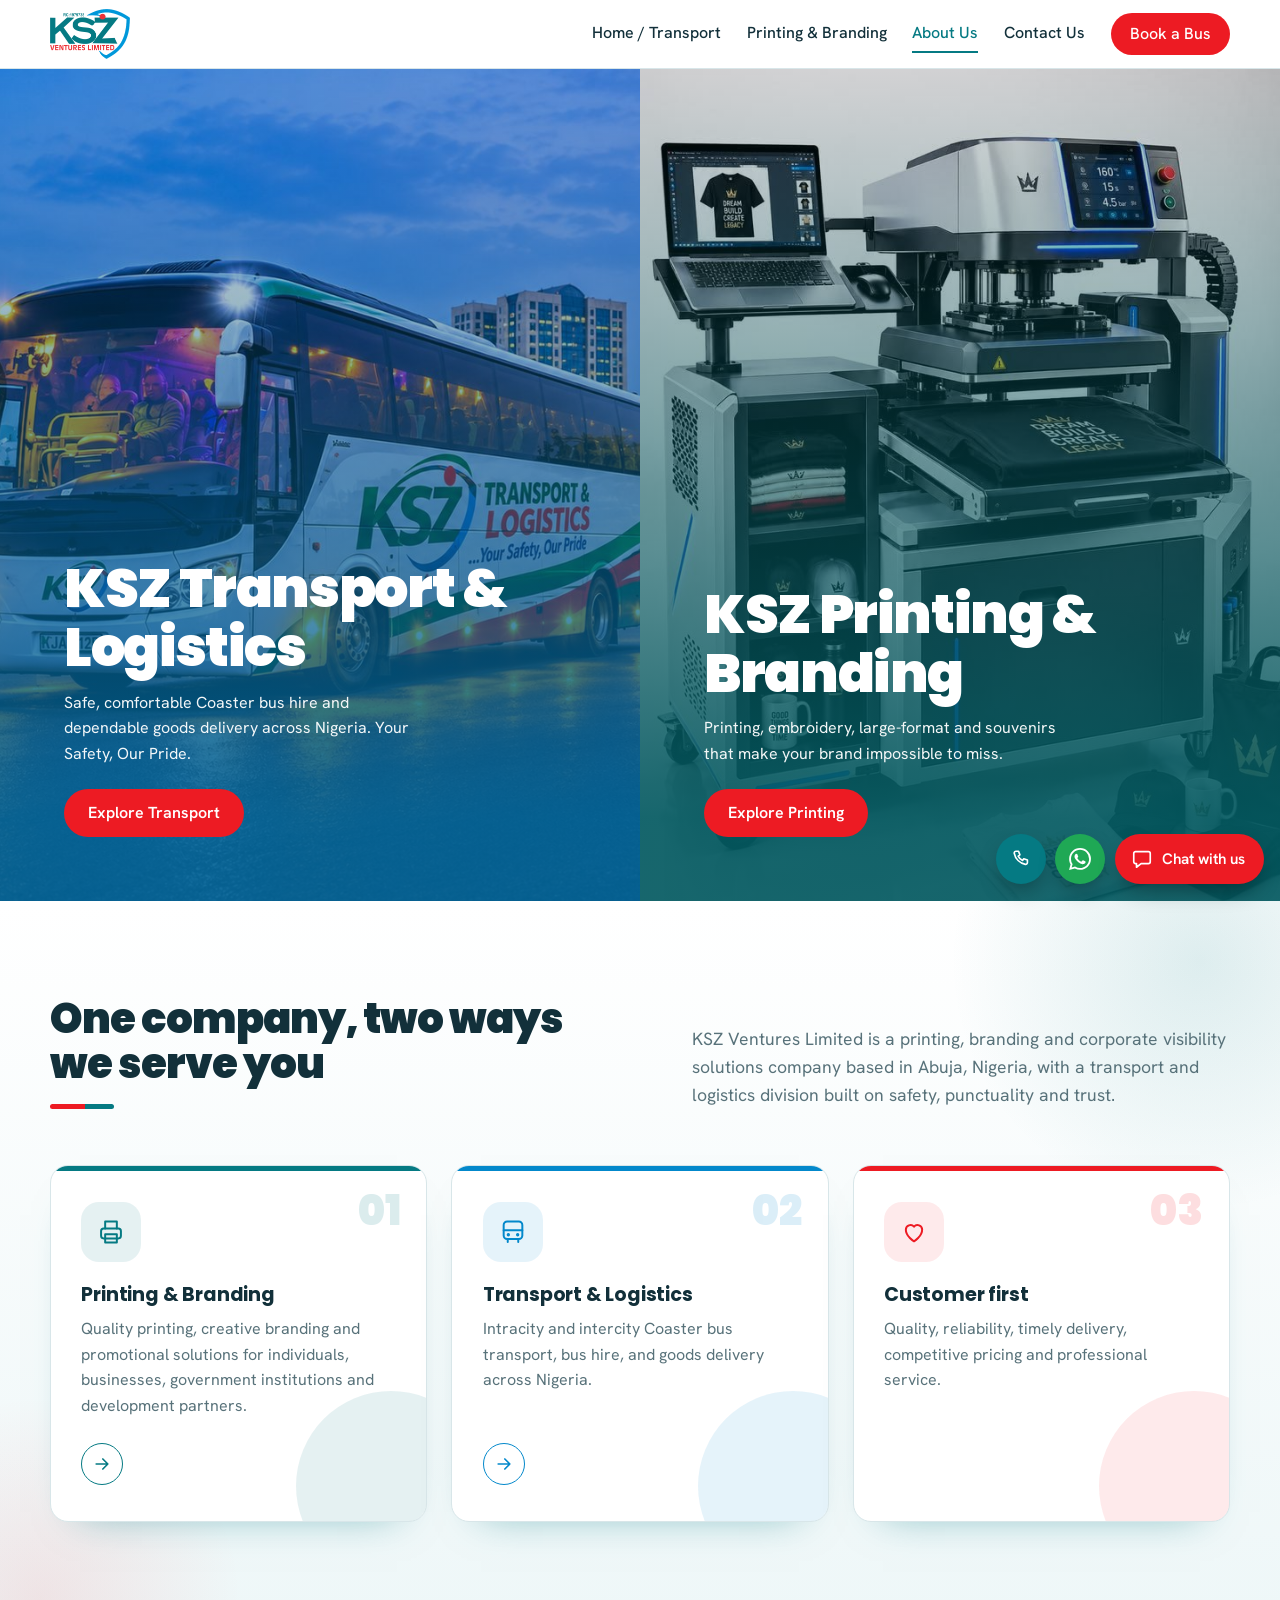
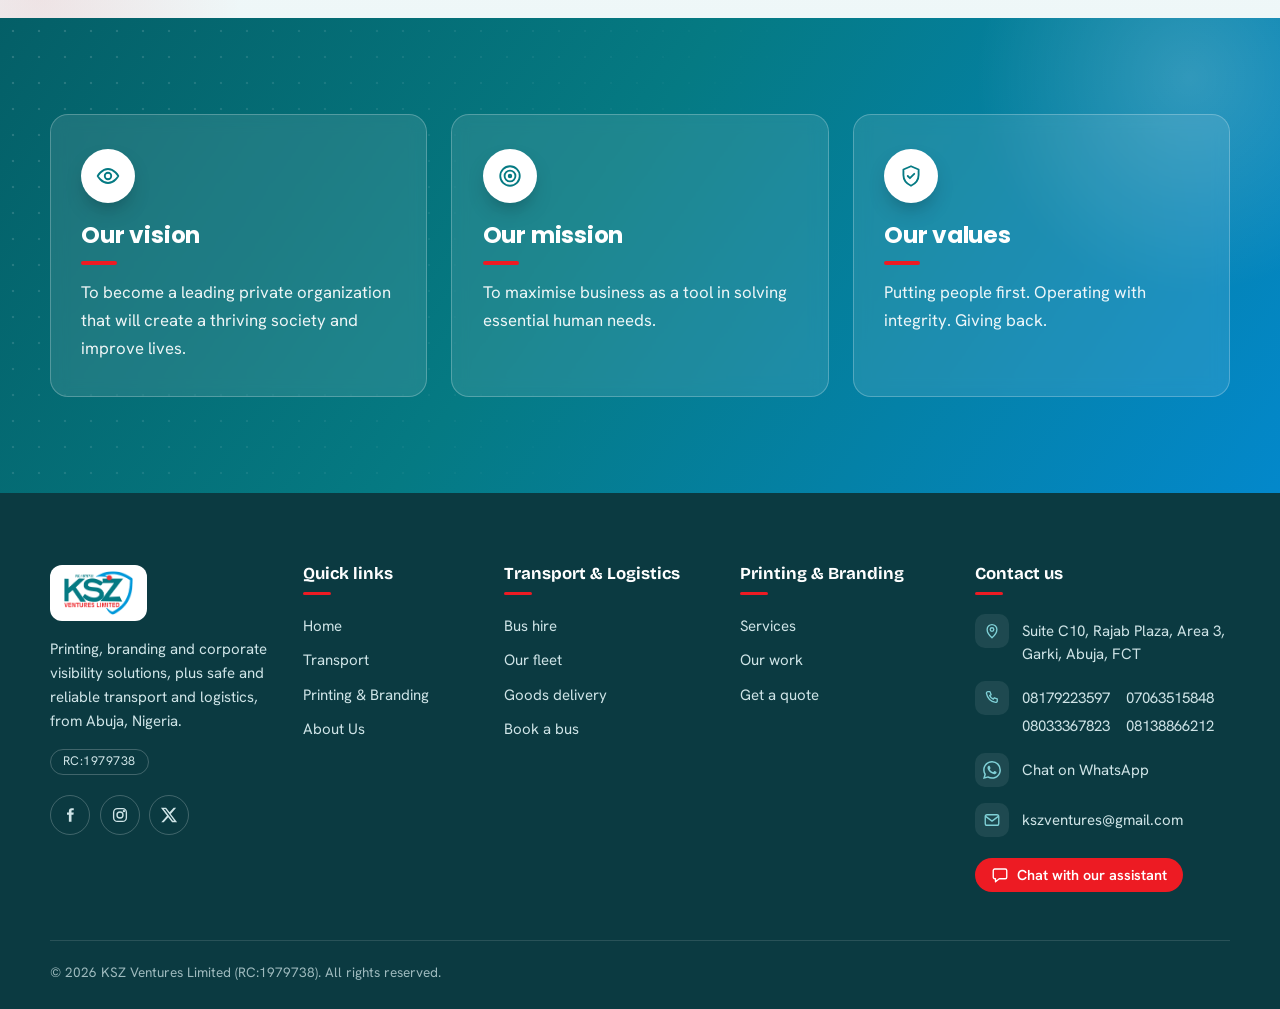
==== commit 55701f55: "Use the supplied media: logo, bus and printing photos Optimised copies of /Media go to assets/img (o" ====
--- a/index.html
+++ b/index.html
@@ -1,10 +1,10 @@
 <!DOCTYPE html><html lang="en"><head><meta charset="utf-8"><meta name="viewport" content="width=device-width,initial-scale=1,viewport-fit=cover">
 <title>KSZ Ventures Limited | Transport &amp; Logistics and Printing &amp; Branding, Abuja</title>
-<meta name="description" content="KSZ Ventures Limited (RC:1979738), Abuja: Coaster bus hire, transport and logistics, plus printing, embroidery and branding."><link rel="stylesheet" href="css/style.css"></head>
+<meta name="description" content="KSZ Ventures Limited (RC:1979738), Abuja: Coaster bus hire, transport and logistics, plus printing, embroidery and branding."><link rel="stylesheet" href="css/style.css"><link rel="icon" type="image/png" href="assets/img/logo.png"></head>
 <body data-page="home"><main>
 <section class="split">
  <a class="pane t" href="transport.html" data-img="heroBus"><h1>KSZ Transport &amp; Logistics</h1><p>Safe, comfortable Coaster bus hire and dependable goods delivery across Nigeria. Your Safety, Our Pride.</p><span class="btn red">Explore Transport</span></a>
- <a class="pane p" href="printing.html" data-img="printHero"><h1>KSZ Printing &amp; Branding</h1><p>Printing, embroidery, large-format and souvenirs that make your brand impossible to miss.</p><span class="btn red">Explore Printing</span></a>
+ <a class="pane p" href="printing.html" data-img="printBanner"><h1>KSZ Printing &amp; Branding</h1><p>Printing, embroidery, large-format and souvenirs that make your brand impossible to miss.</p><span class="btn red">Explore Printing</span></a>
 </section>
 <section class="sec about" id="about"><div class="wrap">
  <div class="about-head" data-reveal>
--- a/css/style.css
+++ b/css/style.css
@@ -50,24 +50,53 @@
 .fab:hover{transform:translateY(-2px);box-shadow:0 14px 28px -8px rgba(0,0,0,.5)}.fab svg{width:22px;height:22px;flex:none}
 .fab.round{width:50px}.fab.call{background:var(--teal)}.fab.wa{background:var(--wa)}.fab.call:hover{background:#046870}.fab.wa:hover{background:var(--wa-d)}
 .chat-fab{background:var(--red);padding:0 1.2rem 0 1rem}.chat-fab:hover{background:#d4141b}
-.chat{position:fixed;right:1rem;bottom:5.2rem;z-index:61;width:min(340px,100% - 2rem);background:#fff;border-radius:var(--r);box-shadow:0 20px 50px rgba(0,0,0,.25);display:flex;flex-direction:column;max-height:min(520px,70vh);overflow:hidden}
-.chat[hidden]{display:none}.chat-h{background:var(--teal);color:#fff;padding:.7rem 1rem;display:flex;justify-content:space-between;align-items:center}.chat-h button{background:none;border:0;color:#fff;font-size:1.4rem;cursor:pointer;line-height:1}
-.chat-t{display:flex;align-items:center;gap:.6rem;font-weight:700}.chat-t i{width:32px;height:32px;border-radius:50%;background:rgba(255,255,255,.18);display:grid;place-items:center}.chat-t svg{width:17px;height:17px}
-.chat-b{padding:.8rem;overflow:auto;flex:1;display:grid;gap:.5rem;align-content:start;min-height:120px}.m{padding:.55rem .8rem;border-radius:14px;font-size:.9rem;max-width:90%}
-.m.bot{background:var(--soft)}.m.me{background:var(--blue);color:#fff;justify-self:end}.m a{color:var(--teal);font-weight:600}
-.chat-q{display:flex;flex-wrap:wrap;gap:.35rem;padding:0 .8rem .6rem}.chat-q button{border:1px solid var(--teal);color:var(--teal);background:#fff;border-radius:999px;padding:.25rem .7rem;font-size:.8rem;cursor:pointer}
-.chat-c{display:flex;gap:.5rem;padding:0 .8rem .7rem}.chat-c a{flex:1;display:flex;align-items:center;justify-content:center;gap:.4rem;background:var(--teal);color:#fff;text-decoration:none;border-radius:10px;padding:.5rem .4rem;font-size:.85rem;font-weight:600;cursor:pointer;transition:filter .2s}
-.chat-c a:hover{filter:brightness(.92)}.chat-c a svg{width:16px;height:16px;flex:none}.chat-c a.wa{background:var(--wa-d)}.chat-c a.em{background:#fff;color:var(--teal);box-shadow:inset 0 0 0 1.5px var(--teal)}
-.chat-f{display:flex;border-top:1px solid var(--line)}.chat-f input{flex:1;border:0;padding:.8rem;font:inherit;min-width:0}.chat-f input:focus-visible{outline-offset:-3px}.chat-f button{border:0;background:#fff;color:var(--blue);font-weight:700;padding:0 1rem;cursor:pointer}
+.chat{position:fixed;right:1rem;bottom:5.2rem;z-index:61;width:min(380px,100% - 2rem);background:#fff;border:1px solid rgba(5,122,131,.12);border-radius:22px;box-shadow:0 2px 6px rgba(11,58,65,.08),0 30px 70px -12px rgba(11,58,65,.45);display:flex;flex-direction:column;max-height:min(620px,calc(100dvh - 7rem));overflow:hidden;transform-origin:bottom right}
+.chat[hidden]{display:none}.chat:not([hidden]){animation:chatIn .3s cubic-bezier(.2,.8,.2,1)}
+@keyframes chatIn{from{opacity:0;transform:translateY(16px) scale(.95)}to{opacity:1;transform:none}}
+.chat-h{position:relative;overflow:hidden;display:flex;align-items:center;gap:.85rem;padding:1.05rem 1rem 1.05rem 1.1rem;color:#fff;background:linear-gradient(120deg,#045f67 0%,#057A83 55%,#0388CB 100%)}
+.chat-h::before{content:"";position:absolute;right:-40px;top:-60px;width:180px;height:180px;border-radius:50%;background:radial-gradient(circle,rgba(255,255,255,.22),transparent 68%);pointer-events:none}
+.chat-av{position:relative;flex:none;display:grid;place-items:center;width:46px;height:46px;border-radius:50%;background:#fff;color:var(--teal);font:900 .82rem var(--pop);letter-spacing:-.02em;box-shadow:0 6px 16px -6px rgba(0,0,0,.5)}
+.chat-av i{position:absolute;right:0;bottom:1px;width:12px;height:12px;border-radius:50%;background:#34d27b;border:2.5px solid #fff}
+.chat-id{flex:1;min-width:0;line-height:1.25}.chat-id b{display:block;font:700 1.05rem var(--pop)}.chat-id small{font-size:.8rem;opacity:.88}
+.chat-h button{position:relative;flex:none;display:grid;place-items:center;width:36px;height:36px;border:0;border-radius:50%;background:rgba(255,255,255,.16);color:#fff;cursor:pointer;transition:background .2s,transform .2s}
+.chat-h button:hover{background:rgba(255,255,255,.28);transform:rotate(90deg)}.chat-h button svg{width:18px;height:18px}.chat-h button:focus-visible{outline-color:#fff}
+.chat-b{flex:1;min-height:140px;overflow:auto;padding:1.1rem 1rem .6rem;display:grid;gap:.7rem;align-content:start;background:linear-gradient(180deg,#f2f9fa,#fff);scrollbar-width:thin;scrollbar-color:#bcd6da transparent}
+.m{max-width:86%;padding:.65rem .9rem .5rem;font-size:.93rem;line-height:1.5}
+.m time{display:block;margin-top:.2rem;font-size:.68rem;opacity:.6}
+.m.bot{justify-self:start;background:#fff;color:var(--ink);border:1px solid var(--line);border-radius:6px 18px 18px 18px;box-shadow:0 6px 14px -10px rgba(11,58,65,.35)}
+.m.me{justify-self:end;color:#fff;background:linear-gradient(135deg,var(--teal),var(--blue));border-radius:18px 6px 18px 18px;box-shadow:0 8px 18px -10px rgba(3,136,203,.8)}
+.m.me time{text-align:right}
+.m a{display:inline-flex;align-items:center;gap:.25rem;color:var(--teal);font-weight:700;text-decoration:none}.m a::after{content:"\2192";transition:transform .2s}.m a:hover::after{transform:translateX(4px)}
+.m.typing{display:flex;gap:5px;align-items:center;padding:.85rem 1rem}.m.typing i{width:7px;height:7px;border-radius:50%;background:var(--teal);opacity:.35;animation:dot 1s infinite ease-in-out}
+.m.typing i:nth-child(2){animation-delay:.15s}.m.typing i:nth-child(3){animation-delay:.3s}
+@keyframes dot{0%,80%,100%{transform:translateY(0);opacity:.35}40%{transform:translateY(-4px);opacity:1}}
+.chat-q{display:flex;flex-wrap:wrap;gap:.45rem;padding:.4rem 1rem .9rem;background:#fff}
+.chat-q button{border:1.5px solid rgba(5,122,131,.35);color:var(--teal);background:#fff;border-radius:999px;padding:.32rem .8rem;font:600 .8rem var(--bd);cursor:pointer;transition:background .2s,color .2s,border-color .2s,transform .2s}
+.chat-q button:hover{background:var(--teal);border-color:var(--teal);color:#fff;transform:translateY(-1px)}
+.chat-c{padding:0 1rem .9rem;background:#fff}
+.chat-or{display:flex;align-items:center;gap:.7rem;margin-bottom:.7rem;font-size:.72rem;font-weight:600;letter-spacing:.06em;text-transform:uppercase;color:var(--mut)}
+.chat-or::before,.chat-or::after{content:"";flex:1;height:1px;background:var(--line)}
+.chat-acts{display:grid;grid-template-columns:repeat(3,1fr);gap:.5rem}
+.chat-acts a{display:flex;align-items:center;justify-content:center;gap:.4rem;padding:.6rem .3rem;border-radius:12px;background:var(--teal);color:#fff;font-size:.85rem;font-weight:600;text-decoration:none;cursor:pointer;transition:transform .2s,filter .2s,box-shadow .2s}
+.chat-acts a:hover{transform:translateY(-2px);filter:brightness(.94);box-shadow:0 10px 18px -10px rgba(11,58,65,.6)}.chat-acts a svg{width:16px;height:16px;flex:none}
+.chat-acts a.wa{background:var(--wa-d)}.chat-acts a.em{background:#fff;color:var(--teal);box-shadow:inset 0 0 0 1.5px var(--teal)}
+.chat-f{display:flex;align-items:center;gap:.6rem;padding:.75rem 1rem 1rem;background:#fff;border-top:1px solid var(--line)}
+.chat-f input{flex:1;min-width:0;padding:.78rem 1.1rem;font:inherit;font-size:.95rem;border:1.5px solid transparent;border-radius:999px;background:var(--soft);color:var(--ink);transition:border-color .2s,background .2s,box-shadow .2s}
+.chat-f input::placeholder{color:#7e969d}.chat-f input:focus,.chat-f input:focus-visible{outline:none;background:#fff;border-color:var(--teal);box-shadow:0 0 0 4px rgba(5,122,131,.13)}
+.chat-f button{flex:none;display:grid;place-items:center;width:46px;height:46px;border:0;border-radius:50%;color:#fff;cursor:pointer;background:linear-gradient(135deg,var(--teal),var(--blue));box-shadow:0 10px 20px -8px rgba(3,136,203,.8);transition:transform .2s,box-shadow .2s}
+.chat-f button:hover{transform:scale(1.07) rotate(-8deg)}.chat-f button svg{width:20px;height:20px}
 /* home */
 .split{display:grid;grid-template-columns:1fr 1fr;min-height:calc(100vh - 68px)}
 .pane{position:relative;display:flex;flex-direction:column;justify-content:flex-end;padding:clamp(1.5rem,5vw,4rem);color:#fff;text-decoration:none;overflow:hidden;min-height:420px;isolation:isolate}
 .pane::before{content:"";position:absolute;inset:0;background:var(--bg) center/cover;z-index:-2;transition:transform .8s}.pane:hover::before{transform:scale(1.05)}
 .pane::after{content:"";position:absolute;inset:0;z-index:-1;background:linear-gradient(0deg,var(--tint) 10%,rgba(0,0,0,.15))}
 .pane.t{--tint:rgba(3,100,150,.92)}.pane.p{--tint:rgba(4,90,97,.92)}.pane p{max-width:40ch;margin:.8rem 0 1.4rem;opacity:.95}.pane .btn{align-self:flex-start}
-body[data-page="home"] h1,body[data-page="home"] h2{font-family:var(--pop);font-weight:900;letter-spacing:-.025em;line-height:1.08}
+.sprite{position:absolute;width:0;height:0;overflow:hidden}
+.i{width:1.2em;height:1.2em;flex:none;fill:none;stroke:currentColor;stroke-width:1.8;stroke-linecap:round;stroke-linejoin:round}
+body[data-page="home"] h1,body[data-page="home"] h2,body[data-page="transport"] h1,body[data-page="transport"] h2,body[data-page="printing"] h1,body[data-page="printing"] h2{font-family:var(--pop);font-weight:900;letter-spacing:-.025em;line-height:1.08}
 body[data-page="home"] h1{font-size:clamp(2rem,4.6vw,3.4rem)}
-body[data-page="home"] h3{font-family:var(--pop);font-weight:700;letter-spacing:-.01em}
+body[data-page="transport"] h1{font-size:clamp(2rem,4.4vw,3.3rem)}
+body[data-page="home"] h3,body[data-page="transport"] h3,body[data-page="printing"] h3{font-family:var(--pop);font-weight:700;letter-spacing:-.01em}
 /* about: intro + service cards */
 .about{position:relative;overflow:hidden;background:linear-gradient(180deg,#fff 0%,var(--soft) 100%)}
 .about::before,.about::after{content:"";position:absolute;border-radius:50%;pointer-events:none}
@@ -83,6 +112,7 @@
 .svc-card::after{content:"";position:absolute;right:-60px;bottom:-60px;width:190px;height:190px;border-radius:50%;background:var(--cs);transition:transform .5s}
 .svc-card:hover{transform:translateY(-8px);border-color:var(--c);box-shadow:0 30px 50px -28px var(--c)}.svc-card:hover::after{transform:scale(1.35)}
 .svc-card>*{position:relative;z-index:1}
+.center .svc-card{text-align:left}
 .svc-no{position:absolute!important;right:1.6rem;top:1.5rem;font:900 2.6rem/1 var(--pop);color:var(--c);opacity:.14}
 .svc-ic{display:grid;place-items:center;width:60px;height:60px;border-radius:18px;background:var(--cs);color:var(--c);margin-bottom:1.4rem;transition:background .3s,color .3s,transform .35s}
 .svc-ic svg{width:28px;height:28px}.svc-card:hover .svc-ic{background:var(--c);color:#fff;transform:rotate(-6deg) scale(1.06)}
@@ -107,6 +137,8 @@
 @media(max-width:960px){.split{grid-template-columns:1fr}.about-head{grid-template-columns:1fr;align-items:start}.svc-grid,.vmv-grid{grid-template-columns:1fr}}
 @media(max-width:820px){.burger{display:block}.links{position:absolute;top:68px;left:0;right:0;background:#fff;flex-direction:column;align-items:stretch;padding:1rem 1.25rem 1.5rem;gap:.4rem;border-bottom:1px solid var(--line);display:none}
 .links.open{display:flex}.links a{padding:.7rem 0}.links .btn{text-align:center}.form{grid-template-columns:1fr}.logo-txt{font-size:.68rem}}
-@media(max-width:560px){.foot-grid{grid-template-columns:1fr}.foot{padding-bottom:4.2rem}.btn{width:auto}.fab-dock{right:.75rem;bottom:.75rem}.chat{right:.5rem;bottom:4.6rem}}
+@media(max-width:560px){.foot-grid{grid-template-columns:1fr}.foot{padding-bottom:4.2rem}.btn{width:auto}.fab-dock{right:.75rem;bottom:.75rem}.chat{right:.5rem;left:.5rem;width:auto;bottom:4.7rem;max-height:calc(100dvh - 6.2rem)}}
 @media(prefers-reduced-motion:reduce){*{animation:none!important;transition:none!important;scroll-behavior:auto!important}}
-.pane{background:var(--teal) center/cover no-repeat}
+.pane{background:var(--teal) center/cover no-repeat}.pane.t{background-position:24% center}
+
+.logo img{display:block;height:50px;width:auto}.logo.light img{height:56px;background:#fff;padding:.4rem .9rem;border-radius:12px}@media(max-width:700px){.logo img{height:42px}}
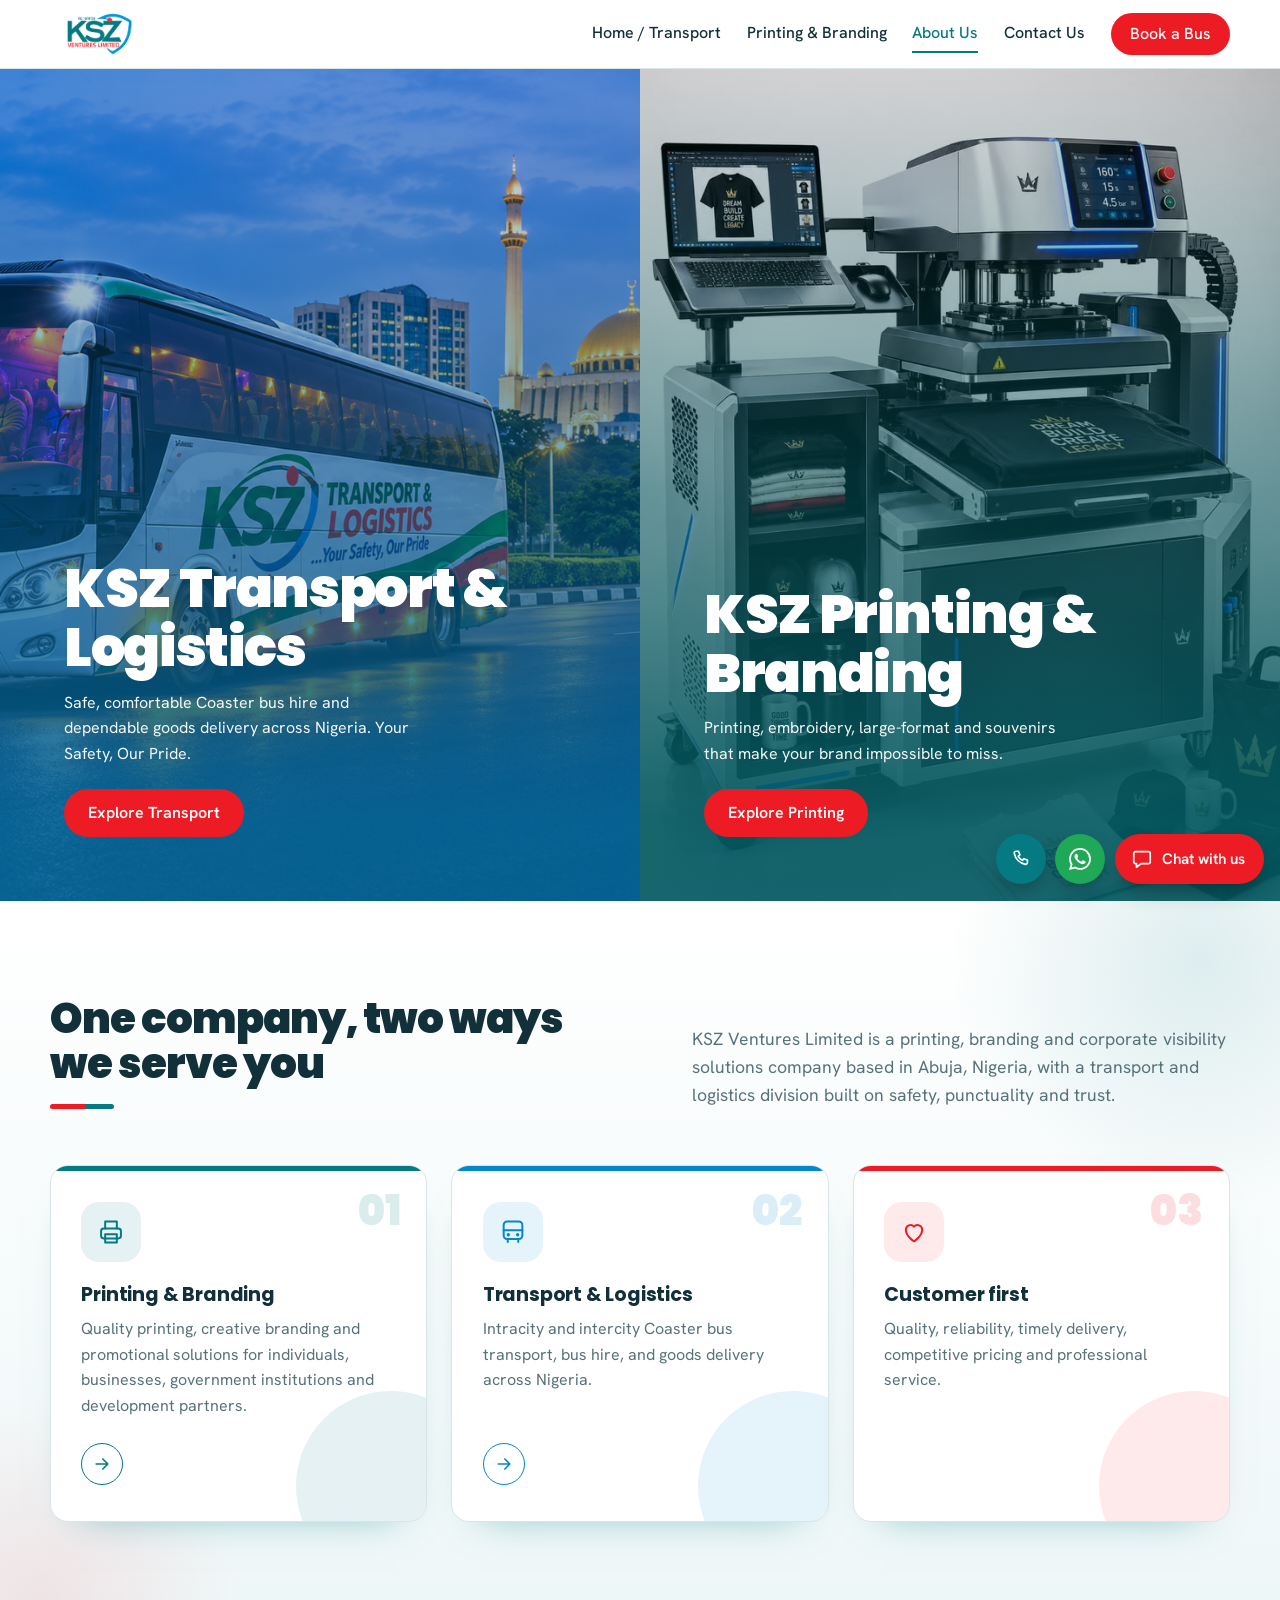
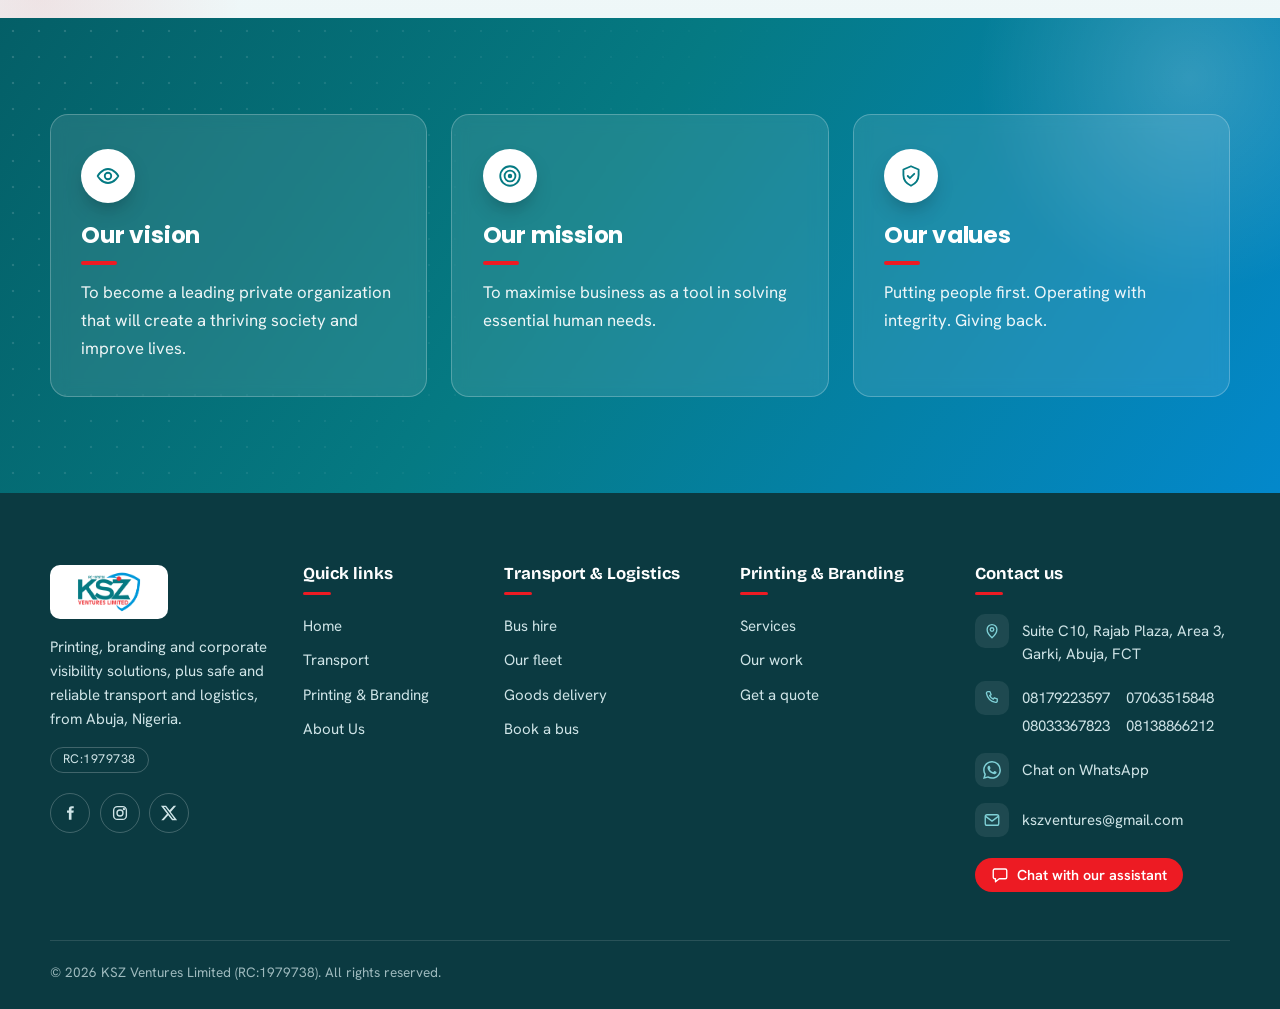
==== commit e6b335c1: "Use local Media images: logo, home banners, transport and printing photos - Header/footer now use Me" ====
--- a/index.html
+++ b/index.html
@@ -1,10 +1,10 @@
 <!DOCTYPE html><html lang="en"><head><meta charset="utf-8"><meta name="viewport" content="width=device-width,initial-scale=1,viewport-fit=cover">
 <title>KSZ Ventures Limited | Transport &amp; Logistics and Printing &amp; Branding, Abuja</title>
-<meta name="description" content="KSZ Ventures Limited (RC:1979738), Abuja: Coaster bus hire, transport and logistics, plus printing, embroidery and branding."><link rel="stylesheet" href="css/style.css"><link rel="icon" type="image/png" href="assets/img/logo.png"></head>
+<meta name="description" content="KSZ Ventures Limited (RC:1979738), Abuja: Coaster bus hire, transport and logistics, plus printing, embroidery and branding."><link rel="stylesheet" href="css/style.css"></head>
 <body data-page="home"><main>
 <section class="split">
- <a class="pane t" href="transport.html" data-img="heroBus"><h1>KSZ Transport &amp; Logistics</h1><p>Safe, comfortable Coaster bus hire and dependable goods delivery across Nigeria. Your Safety, Our Pride.</p><span class="btn red">Explore Transport</span></a>
- <a class="pane p" href="printing.html" data-img="printBanner"><h1>KSZ Printing &amp; Branding</h1><p>Printing, embroidery, large-format and souvenirs that make your brand impossible to miss.</p><span class="btn red">Explore Printing</span></a>
+ <a class="pane t" href="transport.html" data-img="homeBus"><h1>KSZ Transport &amp; Logistics</h1><p>Safe, comfortable Coaster bus hire and dependable goods delivery across Nigeria. Your Safety, Our Pride.</p><span class="btn red">Explore Transport</span></a>
+ <a class="pane p" href="printing.html" data-img="homePrint"><h1>KSZ Printing &amp; Branding</h1><p>Printing, embroidery, large-format and souvenirs that make your brand impossible to miss.</p><span class="btn red">Explore Printing</span></a>
 </section>
 <section class="sec about" id="about"><div class="wrap">
  <div class="about-head" data-reveal>
--- a/css/style.css
+++ b/css/style.css
@@ -14,6 +14,7 @@
 .nav{position:sticky;top:0;z-index:50;background:rgba(255,255,255,.95);backdrop-filter:blur(10px);border-bottom:1px solid var(--line)}
 .nav-in{display:flex;align-items:center;justify-content:space-between;height:68px}
 .logo{display:flex;align-items:center;gap:.6rem;text-decoration:none}.logo-mark{font:800 1.5rem var(--hd);color:var(--teal);border-bottom:3px solid var(--red)}
+.logo-img{display:block;height:46px;width:auto}.logo.light .logo-img{background:#fff;padding:.3rem .7rem;border-radius:10px;height:54px}
 .logo-txt{font:700 .78rem var(--hd);letter-spacing:.04em;color:var(--red)}.logo.light .logo-mark{color:#fff}.logo.light .logo-txt{color:#fff}
 .links{display:flex;align-items:center;gap:1.6rem}.links a{text-decoration:none;font-weight:500;padding:.3rem 0;border-bottom:2px solid transparent}
 .links a:not(.btn):hover,.links a.on{color:var(--teal);border-color:var(--teal)}.links .btn{padding:.6rem 1.2rem;color:#fff}
@@ -139,6 +140,4 @@
 .links.open{display:flex}.links a{padding:.7rem 0}.links .btn{text-align:center}.form{grid-template-columns:1fr}.logo-txt{font-size:.68rem}}
 @media(max-width:560px){.foot-grid{grid-template-columns:1fr}.foot{padding-bottom:4.2rem}.btn{width:auto}.fab-dock{right:.75rem;bottom:.75rem}.chat{right:.5rem;left:.5rem;width:auto;bottom:4.7rem;max-height:calc(100dvh - 6.2rem)}}
 @media(prefers-reduced-motion:reduce){*{animation:none!important;transition:none!important;scroll-behavior:auto!important}}
-.pane{background:var(--teal) center/cover no-repeat}.pane.t{background-position:24% center}
-
-.logo img{display:block;height:50px;width:auto}.logo.light img{height:56px;background:#fff;padding:.4rem .9rem;border-radius:12px}@media(max-width:700px){.logo img{height:42px}}
+.pane{background:var(--teal) center/cover no-repeat}
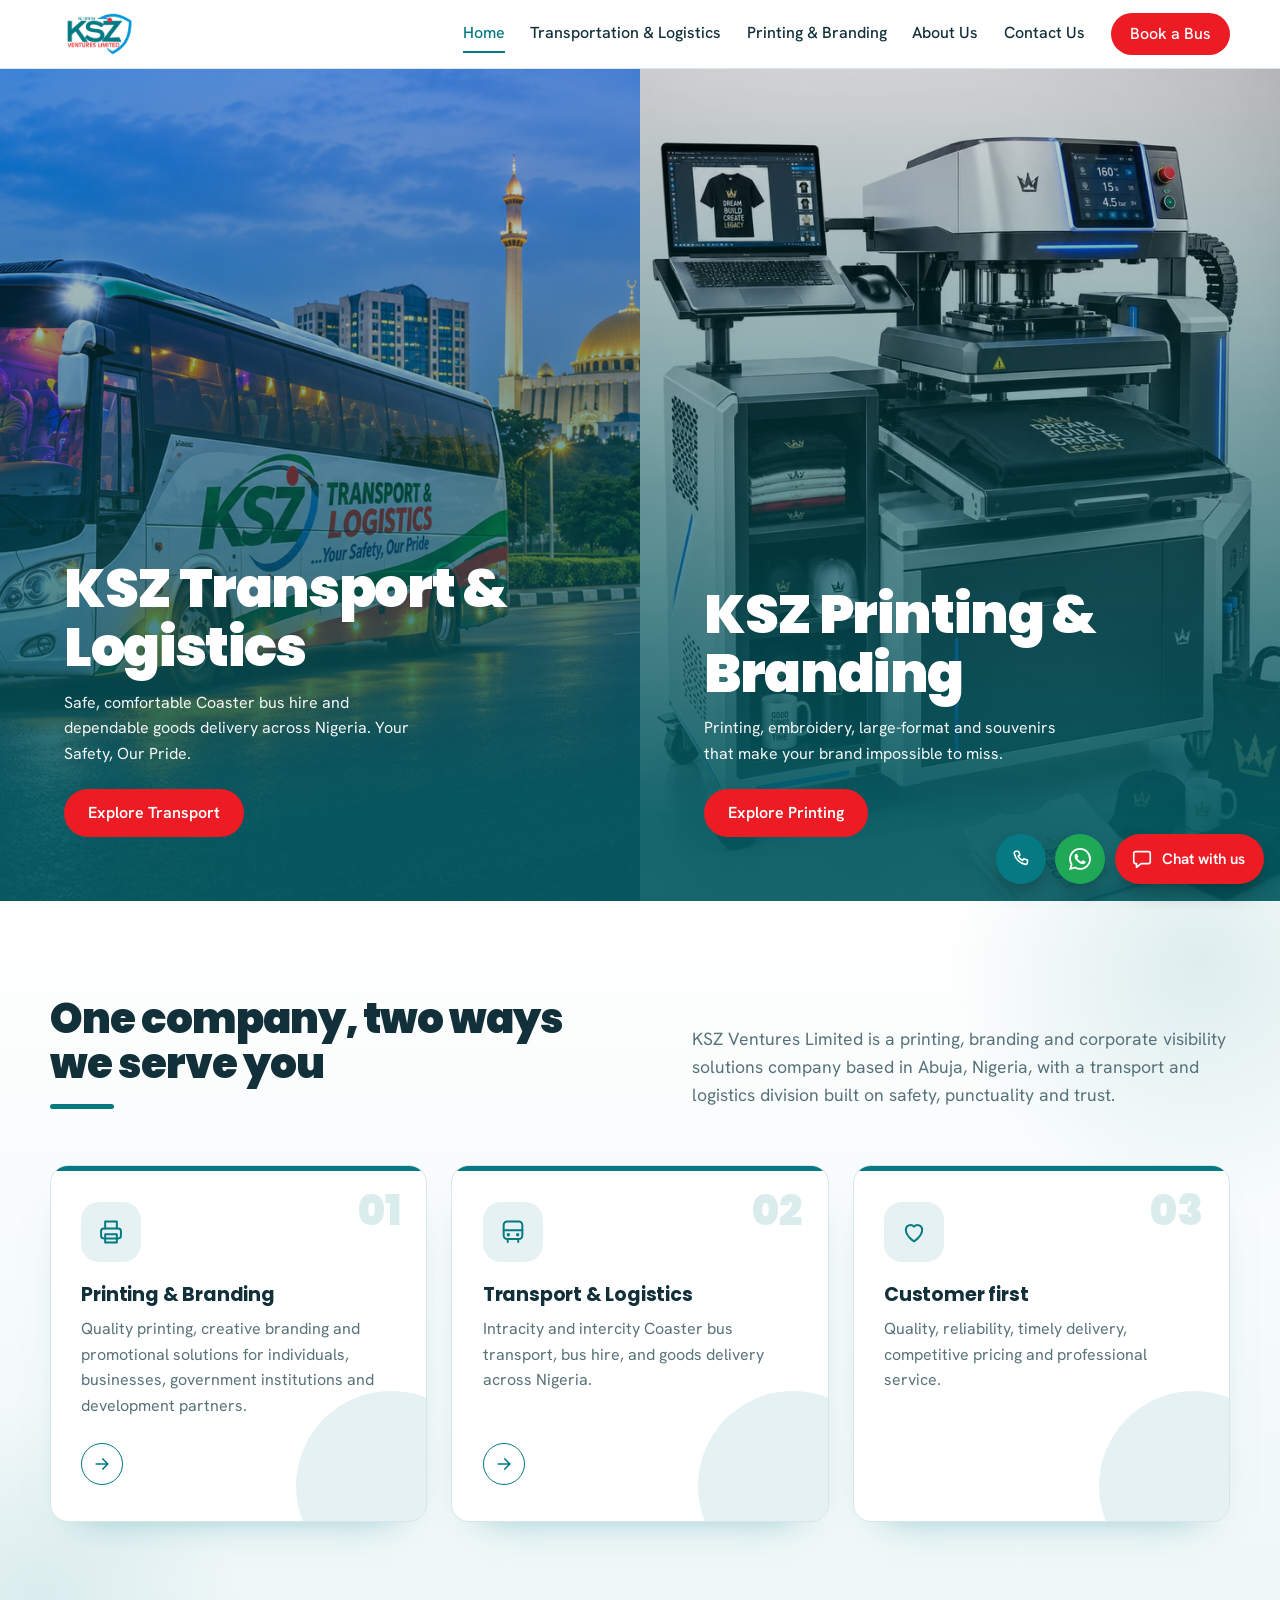
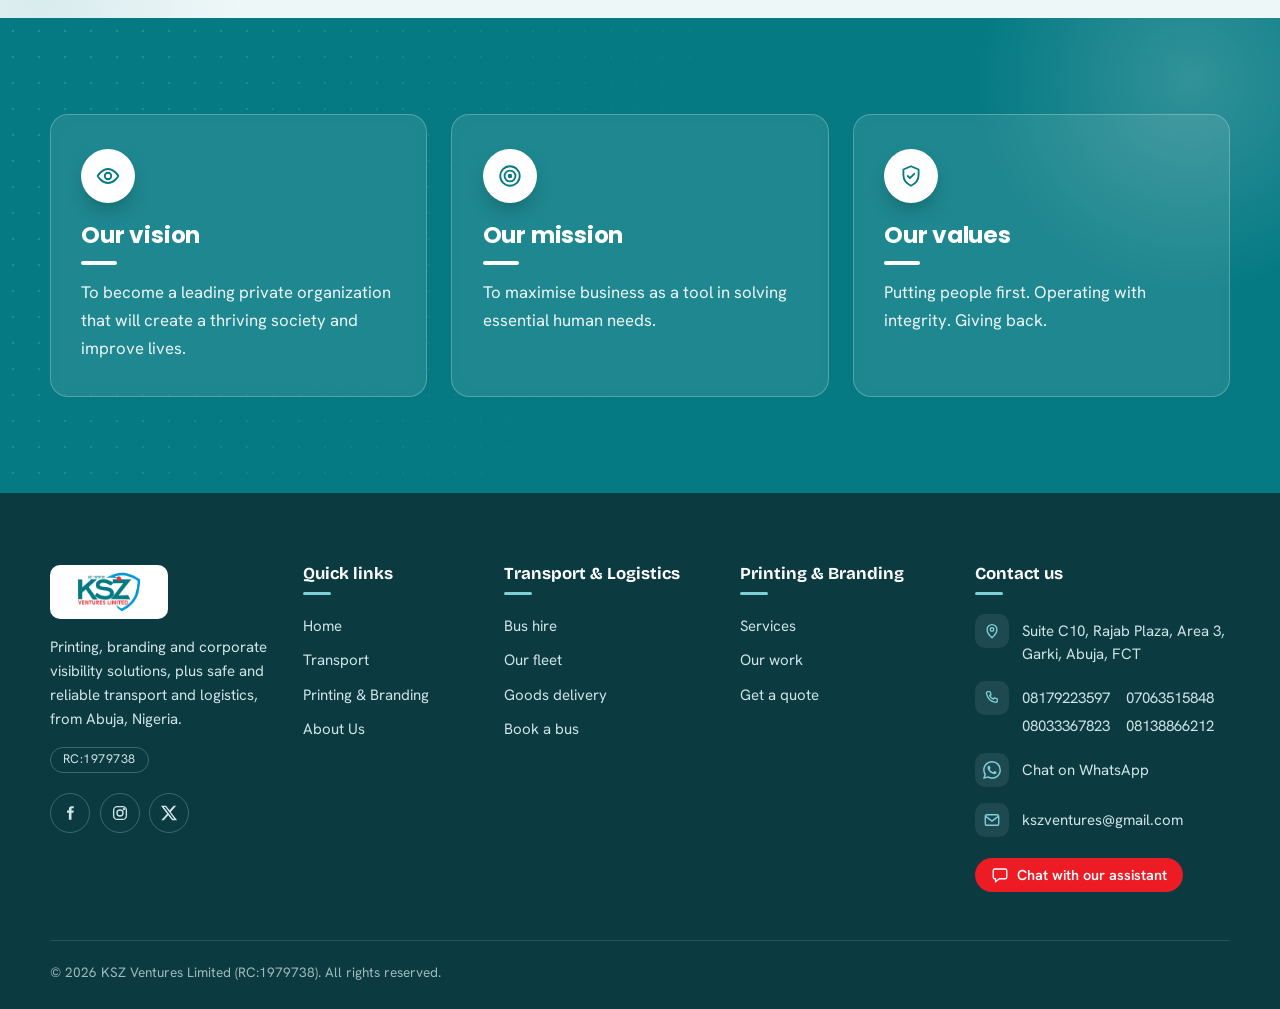
==== commit 837c8ab8: "Unify theme: single text colour and single brand colour on boxes - Remove gradient/red highlight spa" ====
--- a/index.html
+++ b/index.html
@@ -12,21 +12,21 @@
   <p class="lead">KSZ Ventures Limited is a printing, branding and corporate visibility solutions company based in Abuja, Nigeria, with a transport and logistics division built on safety, punctuality and trust.</p>
  </div>
  <div class="svc-grid">
-  <a class="svc-card" href="printing.html" style="--c:#057A83;--cs:rgba(5,122,131,.1)" data-reveal>
+  <a class="svc-card" href="printing.html" data-reveal>
    <span class="svc-no" aria-hidden="true">01</span>
    <span class="svc-ic" aria-hidden="true"><svg viewBox="0 0 24 24" fill="none" stroke="currentColor" stroke-width="1.7" stroke-linecap="round" stroke-linejoin="round"><path d="M7 9V3h10v6"/><rect x="3.5" y="9" width="17" height="8.5" rx="2.2"/><path d="M7 14h10v7H7z"/></svg></span>
    <h3>Printing &amp; Branding</h3>
    <p>Quality printing, creative branding and promotional solutions for individuals, businesses, government institutions and development partners.</p>
    <span class="svc-go" aria-hidden="true"><svg viewBox="0 0 24 24" fill="none" stroke="currentColor" stroke-width="2" stroke-linecap="round" stroke-linejoin="round"><path d="M5 12h14M13 6l6 6-6 6"/></svg></span>
   </a>
-  <a class="svc-card" href="transport.html" style="--c:#0388CB;--cs:rgba(3,136,203,.1);--d:.12s" data-reveal>
+  <a class="svc-card" href="transport.html" style="--d:.12s" data-reveal>
    <span class="svc-no" aria-hidden="true">02</span>
    <span class="svc-ic" aria-hidden="true"><svg viewBox="0 0 24 24" fill="none" stroke="currentColor" stroke-width="1.7" stroke-linecap="round" stroke-linejoin="round"><rect x="4" y="3" width="16" height="15" rx="3"/><path d="M4 10.5h16M7.5 18v2.5M16.5 18v2.5"/><circle cx="8" cy="14.3" r=".6" fill="currentColor"/><circle cx="16" cy="14.3" r=".6" fill="currentColor"/></svg></span>
    <h3>Transport &amp; Logistics</h3>
    <p>Intracity and intercity Coaster bus transport, bus hire, and goods delivery across Nigeria.</p>
    <span class="svc-go" aria-hidden="true"><svg viewBox="0 0 24 24" fill="none" stroke="currentColor" stroke-width="2" stroke-linecap="round" stroke-linejoin="round"><path d="M5 12h14M13 6l6 6-6 6"/></svg></span>
   </a>
-  <div class="svc-card" style="--c:#ED1B23;--cs:rgba(237,27,35,.09);--d:.24s" data-reveal>
+  <div class="svc-card" style="--d:.24s" data-reveal>
    <span class="svc-no" aria-hidden="true">03</span>
    <span class="svc-ic" aria-hidden="true"><svg viewBox="0 0 24 24" fill="none" stroke="currentColor" stroke-width="1.7" stroke-linecap="round" stroke-linejoin="round"><path d="M12 20s-7-4.4-7-10a4 4 0 0 1 7-2.6A4 4 0 0 1 19 10c0 5.6-7 10-7 10Z"/></svg></span>
    <h3>Customer first</h3>
--- a/css/style.css
+++ b/css/style.css
@@ -1,5 +1,5 @@
 @import url("https://fonts.googleapis.com/css2?family=Bricolage+Grotesque:opsz,wght@12..96,500;12..96,700;12..96,800&family=Hanken+Grotesk:wght@400;500;600&family=Poppins:wght@700;900&display=swap");
-:root{--teal:#057A83;--blue:#0388CB;--red:#ED1B23;--white:#fff;--ink:#12303a;--mut:#58727a;--soft:#eef7f8;--line:#d8e6e9;--r:18px;--wa:#1fa855;--wa-d:#15803d;
+:root{--teal:#057A83;--teal-l:#7fd0d6;--red:#ED1B23;--cta:var(--red);--white:#fff;--ink:#12303a;--mut:#58727a;--soft:#eef7f8;--line:#d8e6e9;--r:18px;--wa:#1fa855;--wa-d:#15803d;
 --hd:"Bricolage Grotesque",system-ui,sans-serif;--bd:"Hanken Grotesk",system-ui,sans-serif;--pop:"Poppins",system-ui,sans-serif}
 *{box-sizing:border-box;margin:0}html{scroll-behavior:smooth;scroll-padding-top:76px}
 body{font-family:var(--bd);color:var(--ink);line-height:1.6;background:#fff;overflow-x:hidden}
@@ -7,15 +7,15 @@
 h1{font-size:clamp(2.2rem,5.5vw,4rem);font-weight:800}h2{font-size:clamp(1.7rem,3.6vw,2.6rem);font-weight:800}h3{font-size:1.2rem;font-weight:700}
 .wrap{width:min(1180px,100% - 2.5rem);margin-inline:auto}.sec{padding:clamp(3.5rem,8vw,6rem) 0}.soft{background:var(--soft)}
 .lead{color:var(--mut);font-size:1.1rem;max-width:56ch;margin-top:.9rem}.center{text-align:center}.center .lead{margin-inline:auto}
-:focus-visible{outline:3px solid var(--blue);outline-offset:2px}
+:focus-visible{outline:3px solid var(--teal);outline-offset:2px}
 .btn{display:inline-block;border:0;cursor:pointer;font:600 1rem var(--bd);text-decoration:none;padding:.85rem 1.5rem;border-radius:999px;background:var(--teal);color:#fff;transition:transform .2s,background .2s}
-.btn:hover{transform:translateY(-2px)}.btn.red{background:var(--red)}.btn.blue{background:var(--blue)}.btn.ghost{background:transparent;border:2px solid currentColor}.btn.sm{padding:.5rem 1rem;font-size:.9rem}.btn.white{background:#fff;color:var(--teal)}
+.btn:hover{transform:translateY(-2px)}.btn.red{background:var(--cta)}.btn.blue{background:var(--teal)}.btn.ghost{background:transparent;border:2px solid currentColor}.btn.sm{padding:.5rem 1rem;font-size:.9rem}.btn.white{background:#fff;color:var(--teal)}
 /* nav */
 .nav{position:sticky;top:0;z-index:50;background:rgba(255,255,255,.95);backdrop-filter:blur(10px);border-bottom:1px solid var(--line)}
 .nav-in{display:flex;align-items:center;justify-content:space-between;height:68px}
-.logo{display:flex;align-items:center;gap:.6rem;text-decoration:none}.logo-mark{font:800 1.5rem var(--hd);color:var(--teal);border-bottom:3px solid var(--red)}
+.logo{display:flex;align-items:center;gap:.6rem;text-decoration:none}.logo-mark{font:800 1.5rem var(--hd);color:var(--teal);border-bottom:3px solid var(--teal)}
 .logo-img{display:block;height:46px;width:auto}.logo.light .logo-img{background:#fff;padding:.3rem .7rem;border-radius:10px;height:54px}
-.logo-txt{font:700 .78rem var(--hd);letter-spacing:.04em;color:var(--red)}.logo.light .logo-mark{color:#fff}.logo.light .logo-txt{color:#fff}
+.logo-txt{font:700 .78rem var(--hd);letter-spacing:.04em;color:var(--teal)}.logo.light .logo-mark{color:#fff}.logo.light .logo-txt{color:#fff}
 .links{display:flex;align-items:center;gap:1.6rem}.links a{text-decoration:none;font-weight:500;padding:.3rem 0;border-bottom:2px solid transparent}
 .links a:not(.btn):hover,.links a.on{color:var(--teal);border-color:var(--teal)}.links .btn{padding:.6rem 1.2rem;color:#fff}
 .burger{display:none;background:none;border:0;width:44px;height:44px;cursor:pointer}.burger i{display:block;height:2px;background:var(--ink);margin:6px 10px}
@@ -24,7 +24,7 @@
 .foot a{color:inherit;text-decoration:none;transition:color .2s}.foot a:hover{color:#fff}
 .foot-grid{display:grid;grid-template-columns:1.3fr 1fr 1.2fr 1.2fr 1.5fr;gap:2.5rem 2rem}
 .foot h4{color:#fff;font-size:1.05rem;letter-spacing:0;margin-bottom:1.2rem;padding-bottom:.7rem;position:relative}
-.foot h4::after{content:"";position:absolute;left:0;bottom:0;width:28px;height:3px;border-radius:2px;background:var(--red)}
+.foot h4::after{content:"";position:absolute;left:0;bottom:0;width:28px;height:3px;border-radius:2px;background:var(--teal-l)}
 .foot ul{list-style:none;padding:0;display:grid;gap:.65rem}.foot-col li a:hover{text-decoration:underline;text-underline-offset:4px}
 .foot-about{max-width:36ch;margin:1rem 0 .9rem}
 .rc{display:inline-block;border:1px solid rgba(255,255,255,.22);border-radius:999px;padding:.12rem .75rem;font-size:.78rem;letter-spacing:.04em;margin-bottom:1.3rem}
@@ -38,23 +38,23 @@
 .foot-bottom{border-top:1px solid rgba(255,255,255,.12);margin-top:3rem;padding:1.3rem 0 1.6rem;font-size:.85rem;color:rgba(207,228,231,.75)}
 /* images */
 .img{background:#cfe4e7 center/cover no-repeat;border-radius:var(--r);min-height:200px;width:100%;height:100%;object-fit:cover}
-.img-fallback{background:linear-gradient(135deg,var(--teal),var(--blue));min-height:200px}
+.img-fallback{background:var(--teal);min-height:200px}
 /* forms */
 .form{background:#fff;border:1px solid var(--line);border-radius:var(--r);padding:clamp(1.2rem,3vw,2rem);display:grid;grid-template-columns:1fr 1fr;gap:1rem;box-shadow:0 18px 40px -24px rgba(5,122,131,.5)}
 .form label{display:grid;gap:.3rem;font-weight:600;font-size:.9rem}.form .full{grid-column:1/-1}
 .form input,.form select,.form textarea{font:inherit;padding:.75rem .9rem;border:1.5px solid var(--line);border-radius:12px;background:#fff;width:100%}
-.form input:focus,.form select:focus,.form textarea:focus{border-color:var(--blue);outline:none}.form .hp{position:absolute;left:-9999px}
+.form input:focus,.form select:focus,.form textarea:focus{border-color:var(--teal);outline:none}.form .hp{position:absolute;left:-9999px}
 .msg{grid-column:1/-1;font-weight:600}.msg.ok{color:#0a7a3a}.msg.err{color:#c4121a}
 /* chat */
 .fab-dock{position:fixed;right:1rem;bottom:1rem;z-index:60;display:flex;align-items:center;gap:.6rem}
 .fab{display:inline-flex;align-items:center;justify-content:center;gap:.55rem;height:50px;border:0;border-radius:999px;color:#fff;text-decoration:none;cursor:pointer;font:600 .95rem var(--bd);box-shadow:0 10px 24px -8px rgba(0,0,0,.45);transition:transform .2s,box-shadow .2s,background .2s}
 .fab:hover{transform:translateY(-2px);box-shadow:0 14px 28px -8px rgba(0,0,0,.5)}.fab svg{width:22px;height:22px;flex:none}
 .fab.round{width:50px}.fab.call{background:var(--teal)}.fab.wa{background:var(--wa)}.fab.call:hover{background:#046870}.fab.wa:hover{background:var(--wa-d)}
-.chat-fab{background:var(--red);padding:0 1.2rem 0 1rem}.chat-fab:hover{background:#d4141b}
+.chat-fab{background:var(--cta);padding:0 1.2rem 0 1rem}.chat-fab:hover{filter:brightness(.92)}
 .chat{position:fixed;right:1rem;bottom:5.2rem;z-index:61;width:min(380px,100% - 2rem);background:#fff;border:1px solid rgba(5,122,131,.12);border-radius:22px;box-shadow:0 2px 6px rgba(11,58,65,.08),0 30px 70px -12px rgba(11,58,65,.45);display:flex;flex-direction:column;max-height:min(620px,calc(100dvh - 7rem));overflow:hidden;transform-origin:bottom right}
 .chat[hidden]{display:none}.chat:not([hidden]){animation:chatIn .3s cubic-bezier(.2,.8,.2,1)}
 @keyframes chatIn{from{opacity:0;transform:translateY(16px) scale(.95)}to{opacity:1;transform:none}}
-.chat-h{position:relative;overflow:hidden;display:flex;align-items:center;gap:.85rem;padding:1.05rem 1rem 1.05rem 1.1rem;color:#fff;background:linear-gradient(120deg,#045f67 0%,#057A83 55%,#0388CB 100%)}
+.chat-h{position:relative;overflow:hidden;display:flex;align-items:center;gap:.85rem;padding:1.05rem 1rem 1.05rem 1.1rem;color:#fff;background:var(--teal)}
 .chat-h::before{content:"";position:absolute;right:-40px;top:-60px;width:180px;height:180px;border-radius:50%;background:radial-gradient(circle,rgba(255,255,255,.22),transparent 68%);pointer-events:none}
 .chat-av{position:relative;flex:none;display:grid;place-items:center;width:46px;height:46px;border-radius:50%;background:#fff;color:var(--teal);font:900 .82rem var(--pop);letter-spacing:-.02em;box-shadow:0 6px 16px -6px rgba(0,0,0,.5)}
 .chat-av i{position:absolute;right:0;bottom:1px;width:12px;height:12px;border-radius:50%;background:#34d27b;border:2.5px solid #fff}
@@ -65,7 +65,7 @@
 .m{max-width:86%;padding:.65rem .9rem .5rem;font-size:.93rem;line-height:1.5}
 .m time{display:block;margin-top:.2rem;font-size:.68rem;opacity:.6}
 .m.bot{justify-self:start;background:#fff;color:var(--ink);border:1px solid var(--line);border-radius:6px 18px 18px 18px;box-shadow:0 6px 14px -10px rgba(11,58,65,.35)}
-.m.me{justify-self:end;color:#fff;background:linear-gradient(135deg,var(--teal),var(--blue));border-radius:18px 6px 18px 18px;box-shadow:0 8px 18px -10px rgba(3,136,203,.8)}
+.m.me{justify-self:end;color:#fff;background:var(--teal);border-radius:18px 6px 18px 18px;box-shadow:0 8px 18px -10px rgba(5,122,131,.8)}
 .m.me time{text-align:right}
 .m a{display:inline-flex;align-items:center;gap:.25rem;color:var(--teal);font-weight:700;text-decoration:none}.m a::after{content:"\2192";transition:transform .2s}.m a:hover::after{transform:translateX(4px)}
 .m.typing{display:flex;gap:5px;align-items:center;padding:.85rem 1rem}.m.typing i{width:7px;height:7px;border-radius:50%;background:var(--teal);opacity:.35;animation:dot 1s infinite ease-in-out}
@@ -84,14 +84,14 @@
 .chat-f{display:flex;align-items:center;gap:.6rem;padding:.75rem 1rem 1rem;background:#fff;border-top:1px solid var(--line)}
 .chat-f input{flex:1;min-width:0;padding:.78rem 1.1rem;font:inherit;font-size:.95rem;border:1.5px solid transparent;border-radius:999px;background:var(--soft);color:var(--ink);transition:border-color .2s,background .2s,box-shadow .2s}
 .chat-f input::placeholder{color:#7e969d}.chat-f input:focus,.chat-f input:focus-visible{outline:none;background:#fff;border-color:var(--teal);box-shadow:0 0 0 4px rgba(5,122,131,.13)}
-.chat-f button{flex:none;display:grid;place-items:center;width:46px;height:46px;border:0;border-radius:50%;color:#fff;cursor:pointer;background:linear-gradient(135deg,var(--teal),var(--blue));box-shadow:0 10px 20px -8px rgba(3,136,203,.8);transition:transform .2s,box-shadow .2s}
+.chat-f button{flex:none;display:grid;place-items:center;width:46px;height:46px;border:0;border-radius:50%;color:#fff;cursor:pointer;background:var(--teal);box-shadow:0 10px 20px -8px rgba(5,122,131,.8);transition:transform .2s,box-shadow .2s}
 .chat-f button:hover{transform:scale(1.07) rotate(-8deg)}.chat-f button svg{width:20px;height:20px}
 /* home */
 .split{display:grid;grid-template-columns:1fr 1fr;min-height:calc(100vh - 68px)}
 .pane{position:relative;display:flex;flex-direction:column;justify-content:flex-end;padding:clamp(1.5rem,5vw,4rem);color:#fff;text-decoration:none;overflow:hidden;min-height:420px;isolation:isolate}
 .pane::before{content:"";position:absolute;inset:0;background:var(--bg) center/cover;z-index:-2;transition:transform .8s}.pane:hover::before{transform:scale(1.05)}
 .pane::after{content:"";position:absolute;inset:0;z-index:-1;background:linear-gradient(0deg,var(--tint) 10%,rgba(0,0,0,.15))}
-.pane.t{--tint:rgba(3,100,150,.92)}.pane.p{--tint:rgba(4,90,97,.92)}.pane p{max-width:40ch;margin:.8rem 0 1.4rem;opacity:.95}.pane .btn{align-self:flex-start}
+.pane.t{--tint:rgba(4,90,97,.92)}.pane.p{--tint:rgba(4,90,97,.92)}.pane p{max-width:40ch;margin:.8rem 0 1.4rem;opacity:.95}.pane .btn{align-self:flex-start}
 .sprite{position:absolute;width:0;height:0;overflow:hidden}
 .i{width:1.2em;height:1.2em;flex:none;fill:none;stroke:currentColor;stroke-width:1.8;stroke-linecap:round;stroke-linejoin:round}
 body[data-page="home"] h1,body[data-page="home"] h2,body[data-page="transport"] h1,body[data-page="transport"] h2,body[data-page="printing"] h1,body[data-page="printing"] h2{font-family:var(--pop);font-weight:900;letter-spacing:-.025em;line-height:1.08}
@@ -102,13 +102,13 @@
 .about{position:relative;overflow:hidden;background:linear-gradient(180deg,#fff 0%,var(--soft) 100%)}
 .about::before,.about::after{content:"";position:absolute;border-radius:50%;pointer-events:none}
 .about::before{width:520px;height:520px;right:-180px;top:-200px;background:radial-gradient(circle,rgba(5,122,131,.13),transparent 68%)}
-.about::after{width:420px;height:420px;left:-170px;bottom:-190px;background:radial-gradient(circle,rgba(237,27,35,.09),transparent 68%)}
+.about::after{width:420px;height:420px;left:-170px;bottom:-190px;background:radial-gradient(circle,rgba(5,122,131,.09),transparent 68%)}
 .about .wrap{position:relative;z-index:1}
 .about-head{display:grid;grid-template-columns:1.05fr 1fr;gap:1.5rem clamp(2rem,6vw,5rem);align-items:end}
-.about-head h2::after{content:"";display:block;width:64px;height:5px;border-radius:3px;margin-top:1.1rem;background:linear-gradient(90deg,var(--red) 0 55%,var(--teal) 55% 100%)}
+.about-head h2::after{content:"";display:block;width:64px;height:5px;border-radius:3px;margin-top:1.1rem;background:var(--teal)}
 .about-head .lead{margin:0;max-width:none}
 .svc-grid{display:grid;grid-template-columns:repeat(3,1fr);gap:1.5rem;margin-top:clamp(2.2rem,5vw,3.5rem)}
-.svc-card{position:relative;display:flex;flex-direction:column;overflow:hidden;color:inherit;text-decoration:none;background:#fff;border:1px solid var(--line);border-radius:var(--r);padding:2.2rem 1.9rem 1.8rem;box-shadow:0 20px 40px -30px rgba(5,122,131,.55);transition:transform .35s cubic-bezier(.2,.7,.2,1),box-shadow .35s,border-color .35s}
+.svc-card{--c:var(--teal);--cs:rgba(5,122,131,.1);position:relative;display:flex;flex-direction:column;overflow:hidden;color:inherit;text-decoration:none;background:#fff;border:1px solid var(--line);border-radius:var(--r);padding:2.2rem 1.9rem 1.8rem;box-shadow:0 20px 40px -30px rgba(5,122,131,.55);transition:transform .35s cubic-bezier(.2,.7,.2,1),box-shadow .35s,border-color .35s}
 .svc-card::before{content:"";position:absolute;left:0;right:0;top:0;height:5px;background:var(--c)}
 .svc-card::after{content:"";position:absolute;right:-60px;bottom:-60px;width:190px;height:190px;border-radius:50%;background:var(--cs);transition:transform .5s}
 .svc-card:hover{transform:translateY(-8px);border-color:var(--c);box-shadow:0 30px 50px -28px var(--c)}.svc-card:hover::after{transform:scale(1.35)}
@@ -121,7 +121,7 @@
 .svc-go{margin-top:auto;padding-top:1.5rem}.svc-go svg{width:42px;height:42px;padding:10px;border-radius:50%;border:1.5px solid var(--c);color:var(--c);transition:background .3s,color .3s,transform .3s}
 .svc-card:hover .svc-go svg{background:var(--c);color:#fff;transform:translateX(6px)}
 /* vision / mission / values band */
-.vmv{position:relative;overflow:hidden;color:#fff;padding:clamp(3.5rem,8vw,6rem) 0;background:linear-gradient(125deg,#045f67 0%,#057A83 45%,#0388CB 100%)}
+.vmv{position:relative;overflow:hidden;color:#fff;padding:clamp(3.5rem,8vw,6rem) 0;background:var(--teal)}
 .vmv::before{content:"";position:absolute;inset:0;background-image:radial-gradient(rgba(255,255,255,.16) 1.3px,transparent 1.6px);background-size:26px 26px;-webkit-mask-image:linear-gradient(115deg,#000 0%,transparent 55%);mask-image:linear-gradient(115deg,#000 0%,transparent 55%);pointer-events:none}
 .vmv::after{content:"";position:absolute;width:460px;height:460px;right:-140px;top:-170px;border-radius:50%;background:radial-gradient(circle,rgba(255,255,255,.18),transparent 66%);pointer-events:none}
 .vmv-grid{position:relative;z-index:1;display:grid;grid-template-columns:repeat(3,1fr);gap:1.5rem}
@@ -129,7 +129,7 @@
 .vmv-card:hover{transform:translateY(-6px);background:rgba(255,255,255,.17)}
 .vmv-ic{display:grid;place-items:center;width:54px;height:54px;border-radius:50%;background:#fff;color:var(--teal);box-shadow:0 10px 24px -10px rgba(0,0,0,.45)}.vmv-ic svg{width:26px;height:26px}
 .vmv-card h3{color:#fff;font-size:1.45rem;margin-top:1.3rem}
-.vmv-card h3::after{content:"";display:block;width:36px;height:4px;border-radius:2px;background:var(--red);margin:.75rem 0 .9rem}
+.vmv-card h3::after{content:"";display:block;width:36px;height:4px;border-radius:2px;background:#fff;margin:.75rem 0 .9rem}
 .vmv-card p{color:rgba(255,255,255,.92);font-size:1.05rem;line-height:1.65}
 /* gentle reveal on scroll (class added by js, so content is always visible without it) */
 .rv{opacity:0}.rv.in{opacity:1;animation:rise .8s cubic-bezier(.2,.7,.2,1) var(--d,0s) backwards}
